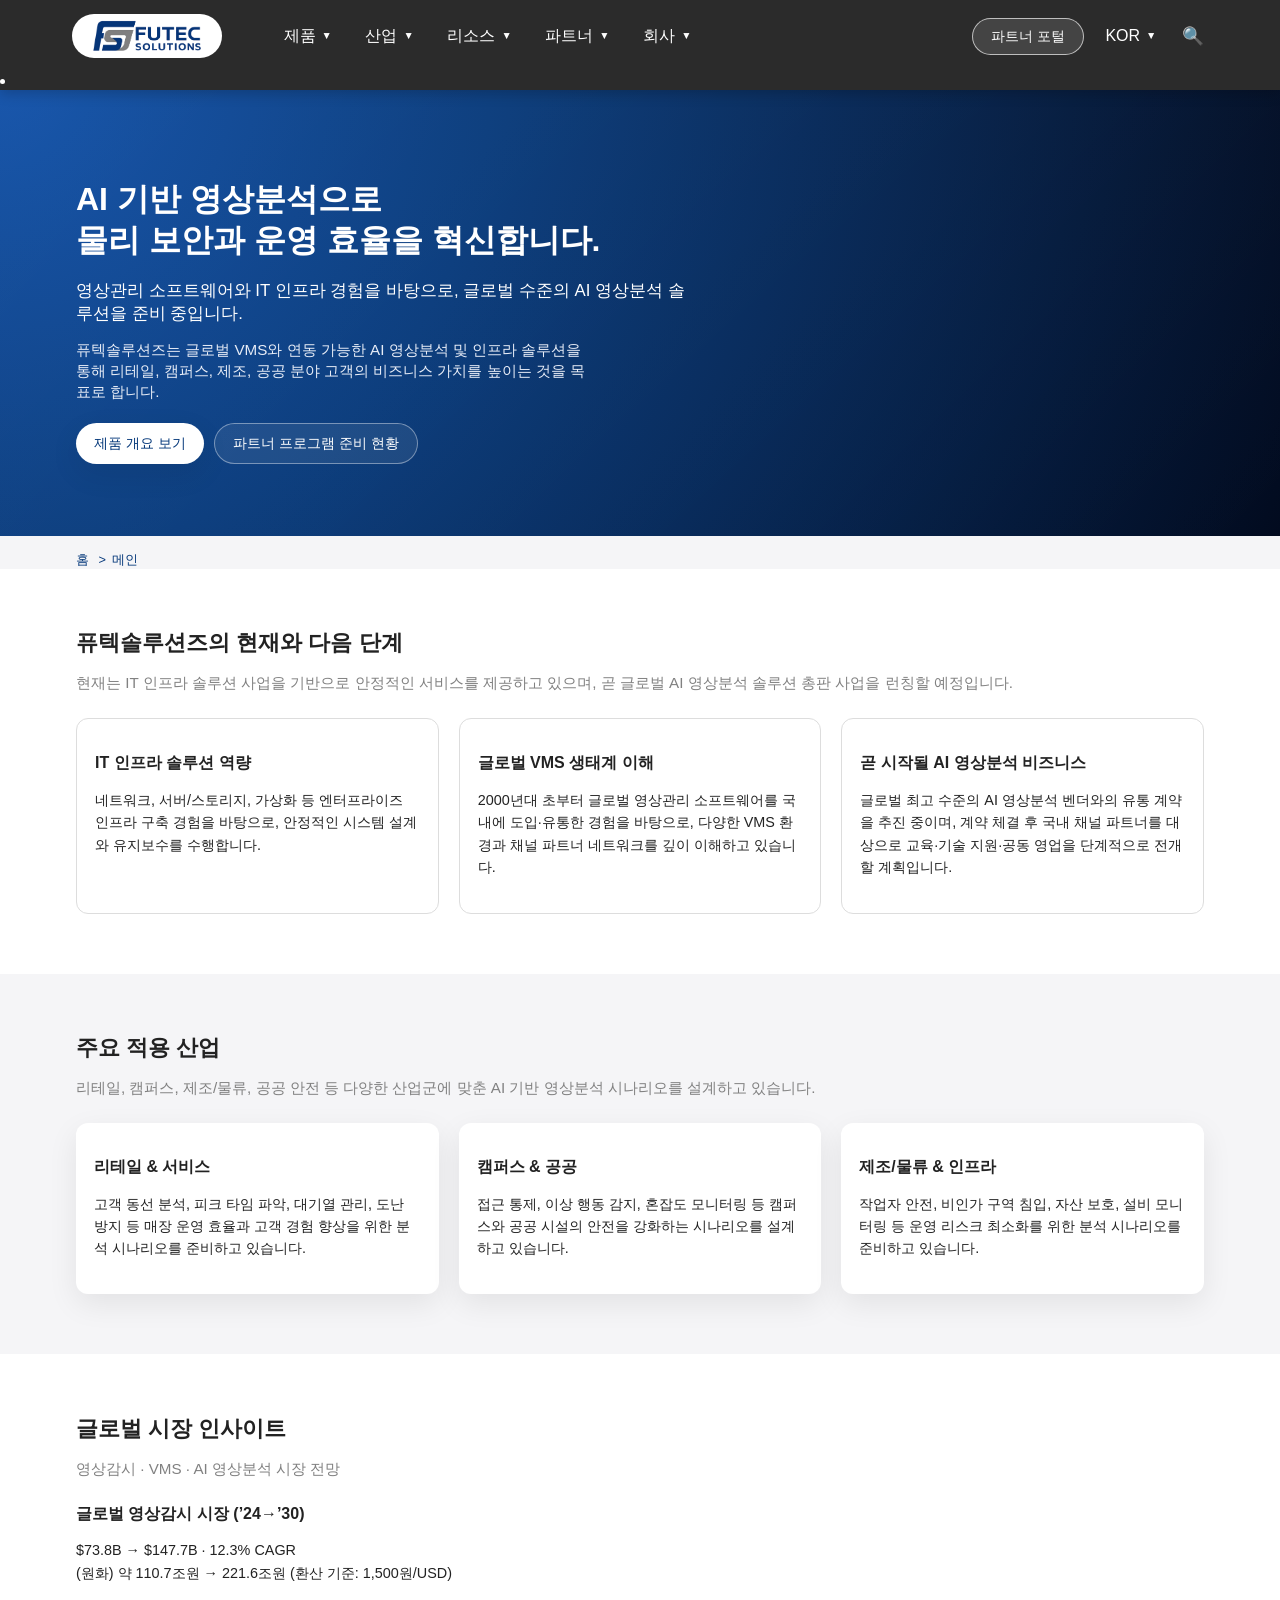
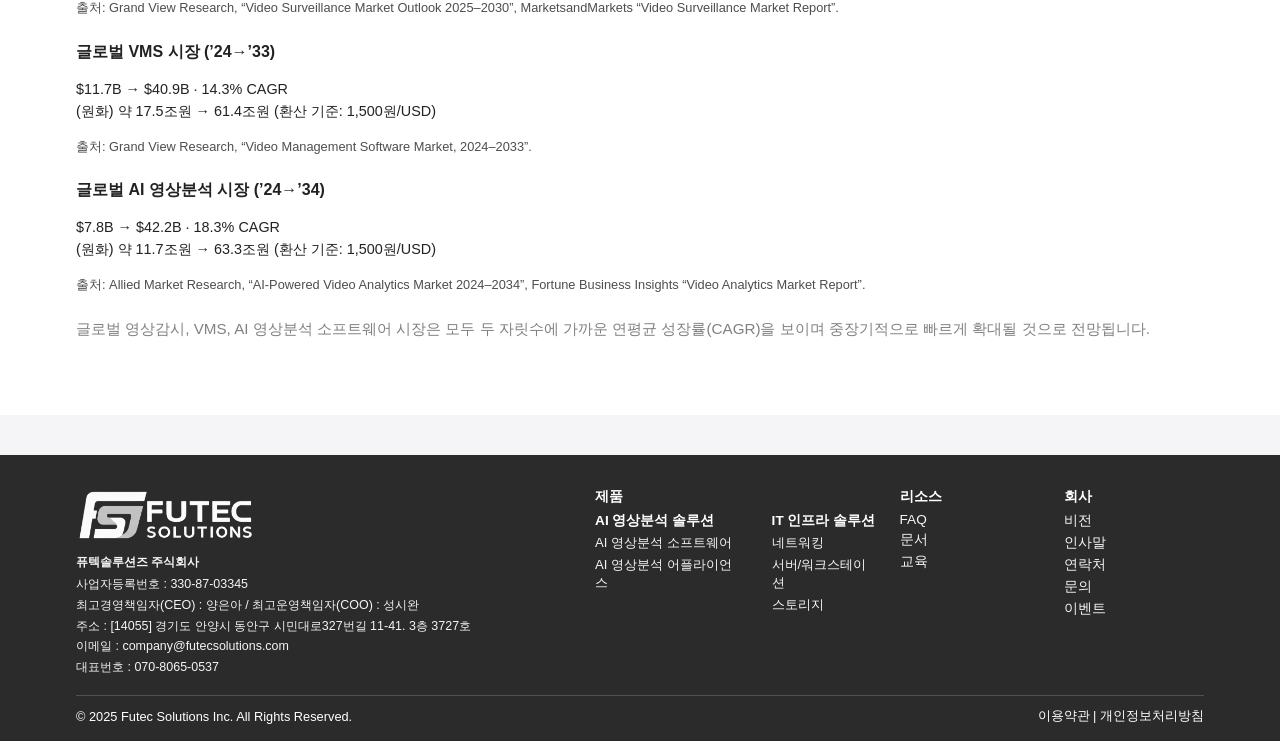
==== index.html @ 481b41ed "Add files via upload" ====
<!DOCTYPE html>
<html lang="ko" data-lang="ko">
  <head>
    <meta charset="UTF-8" />
    <title>Futec Solutions Inc. | AI 영상분석 &amp; IT 인프라</title>
    <meta
      name="description"
      content="퓨텍솔루션즈는 AI 기반 영상분석과 IT 인프라 솔루션을 통해 물리 보안과 운영 효율을 혁신하는 전문 기업입니다."
    />
    <meta name="viewport" content="width=device-width, initial-scale=1" />
    <link rel="stylesheet" href="assets/css/styles.css" />

    <!-- index.html 전용 모바일 레이아웃 보정 -->
    <style>
      @media (max-width: 768px) {
        .hero__inner {
          grid-template-columns: minmax(0, 1fr);
        }

        .hero__visual {
          justify-self: stretch;
          margin-top: 24px;
        }
      }
    </style>


  </head>
  <body>
    <div id="header-placeholder"></div>

    <main class="main-content">
      <section class="hero">
        <div class="hero__inner">
          <div>
            <h1 class="hero__title">
              <span class="lang-ko"
                >AI 기반 영상분석으로<br />물리 보안과 운영 효율을 혁신합니다.</span
              >
              <span class="lang-en"
                >Transforming Physical Security and Operations<br />with AI-Powered Video
                Analytics.</span
              >
            </h1>
            <p class="hero__subtitle">
              <span class="lang-ko"
                >영상관리 소프트웨어와 IT 인프라 경험을 바탕으로, 글로벌 수준의 AI
                영상분석 솔루션을 준비 중입니다.</span
              >
              <span class="lang-en"
                >Leveraging years of experience in video management software and IT
                infrastructure, we are preparing global-grade AI video analytics
                solutions.</span
              >
            </p>
            <p class="hero__text">
              <span class="lang-ko"
                >퓨텍솔루션즈는 글로벌 VMS와 연동 가능한 AI 영상분석 및 인프라
                솔루션을 통해 리테일, 캠퍼스, 제조, 공공 분야 고객의 비즈니스 가치를
                높이는 것을 목표로 합니다.</span
              >
              <span class="lang-en"
                >Futec Solutions Inc. aims to enhance business value for customers in
                retail, campus, manufacturing, and public sectors through AI video
                analytics and infrastructure solutions that integrate with leading VMS
                platforms.</span
              >
            </p>
            <div class="hero__actions">
              <a href="products.html" class="btn-primary">
                <span class="lang-ko">제품 개요 보기</span>
                <span class="lang-en">View Product Overview</span>
              </a>
              <a href="partners.html" class="btn-secondary">
                <span class="lang-ko">파트너 프로그램 준비 현황</span>
                <span class="lang-en">Partner Program Status</span>
              </a>
            </div>
          </div>

          <div class="hero__visual">


          </div>
        </div>
      </section>

      <nav class="breadcrumb" aria-label="Breadcrumb">
        <div class="breadcrumb__inner">
          <ol>
            <li>
              <a href="index.html">
                <span class="lang-ko">홈</span>
                <span class="lang-en">Home</span>
              </a>
            </li>
            <li>
              <span class="lang-ko">메인</span>
              <span class="lang-en">Main</span>
            </li>
          </ol>
        </div>
      </nav>

      <section class="section section--light">
        <div class="container">
          <div class="section__header">
            <h2 class="section__title">
              <span class="lang-ko">퓨텍솔루션즈의 현재와 다음 단계</span>
              <span class="lang-en">Where Futec Solutions Stands Today</span>
            </h2>
            <p class="section__subtitle">
              <span class="lang-ko">
                현재는 IT 인프라 솔루션 사업을 기반으로 안정적인 서비스를 제공하고 있으며,
                곧 글로벌 AI 영상분석 솔루션 총판 사업을 런칭할 예정입니다.
              </span>
              <span class="lang-en">
                Today we deliver reliable IT infrastructure projects and are preparing to
                launch a global AI video analytics distribution business.
              </span>
            </p>
          </div>

          <div class="card-grid">
            <article class="card card--bordered">
              <h3 class="card__title">
                <span class="lang-ko">IT 인프라 솔루션 역량</span>
                <span class="lang-en">IT Infrastructure Expertise</span>
              </h3>
              <p class="card__text">
                <span class="lang-ko">
                  네트워크, 서버/스토리지, 가상화 등 엔터프라이즈 인프라 구축 경험을
                  바탕으로, 안정적인 시스템 설계와 유지보수를 수행합니다.
                </span>
                <span class="lang-en">
                  With experience in networking, servers, storage and virtualization, we
                  design and maintain robust enterprise infrastructure environments.
                </span>
              </p>
            </article>

            <article class="card card--bordered">
              <h3 class="card__title">
                <span class="lang-ko">글로벌 VMS 생태계 이해</span>
                <span class="lang-en">Understanding of Global VMS Ecosystems</span>
              </h3>
              <p class="card__text">
                <span class="lang-ko">
                  2000년대 초부터 글로벌 영상관리 소프트웨어를 국내에 도입·유통한 경험을
                  바탕으로, 다양한 VMS 환경과 채널 파트너 네트워크를 깊이 이해하고
                  있습니다.
                </span>
                <span class="lang-en">
                  Since the early 2000s we have introduced and distributed leading video
                  management software in Korea, building deep understanding of VMS
                  environments and partner ecosystems.
                </span>
              </p>
            </article>

            <article class="card card--bordered">
              <h3 class="card__title">
                <span class="lang-ko">곧 시작될 AI 영상분석 비즈니스</span>
                <span class="lang-en">Upcoming AI Video Analytics Business</span>
              </h3>
              <p class="card__text">
                <span class="lang-ko">
                  글로벌 최고 수준의 AI 영상분석 벤더와의 유통 계약을 추진 중이며, 계약
                  체결 후 국내 채널 파트너를 대상으로 교육·기술 지원·공동 영업을 단계적으로
                  전개할 계획입니다.
                </span>
                <span class="lang-en">
                  We are in the process of establishing distribution agreements with
                  top-tier AI video analytics vendors. After signing, we plan to enable
                  local channel partners through training, technical support and joint
                  business development.
                </span>
              </p>
            </article>
          </div>
        </div>
      </section>

      <section class="section section--muted">
        <div class="container">
          <div class="section__header">
            <h2 class="section__title">
              <span class="lang-ko">주요 적용 산업</span>
              <span class="lang-en">Key Industries We Serve</span>
            </h2>
            <p class="section__subtitle">
              <span class="lang-ko">
                리테일, 캠퍼스, 제조/물류, 공공 안전 등 다양한 산업군에 맞춘 AI 기반
                영상분석 시나리오를 설계하고 있습니다.
              </span>
              <span class="lang-en">
                We design AI-driven video analytics scenarios tailored for retail, campuses,
                manufacturing & logistics, public safety and more.
              </span>
            </p>
          </div>
          <div class="card-grid">
            <article class="card">
              <h3 class="card__title">
                <span class="lang-ko">리테일 &amp; 서비스</span>
                <span class="lang-en">Retail &amp; Services</span>
              </h3>
              <p class="card__text">
                <span class="lang-ko">
                  고객 동선 분석, 피크 타임 파악, 대기열 관리, 도난 방지 등 매장 운영
                  효율과 고객 경험 향상을 위한 분석 시나리오를 준비하고 있습니다.
                </span>
                <span class="lang-en">
                  We prepare analytics scenarios for customer flow, peak-time analysis,
                  queue management and loss prevention to improve store operations and
                  customer experience.
                </span>
              </p>
            </article>
            <article class="card">
              <h3 class="card__title">
                <span class="lang-ko">캠퍼스 &amp; 공공</span>
                <span class="lang-en">Campus &amp; Public</span>
              </h3>
              <p class="card__text">
                <span class="lang-ko">
                  접근 통제, 이상 행동 감지, 혼잡도 모니터링 등 캠퍼스와 공공 시설의
                  안전을 강화하는 시나리오를 설계하고 있습니다.
                </span>
                <span class="lang-en">
                  We plan scenarios that reinforce campus and public facility safety,
                  including access control, abnormal behavior detection and crowd density
                  monitoring.
                </span>
              </p>
            </article>
            <article class="card">
              <h3 class="card__title">
                <span class="lang-ko">제조/물류 &amp; 인프라</span>
                <span class="lang-en">Manufacturing, Logistics &amp; Infrastructure</span>
              </h3>
              <p class="card__text">
                <span class="lang-ko">
                  작업자 안전, 비인가 구역 침입, 자산 보호, 설비 모니터링 등 운영 리스크
                  최소화를 위한 분석 시나리오를 준비하고 있습니다.
                </span>
                <span class="lang-en">
                  We design analytics that help minimize operational risks, covering worker
                  safety, restricted area intrusion, asset protection and facility
                  monitoring.
                </span>
              </p>
            </article>
          </div>
        </div>
      </section>

      <section class="section section--light">
        <div class="container">
          <div class="section__header">
            <h2 class="section__title">
              <span class="lang-ko">글로벌 시장 인사이트</span>
              <span class="lang-en">Global Market Insights</span>
            </h2>
            <p class="section__subtitle">
              <span class="lang-ko">
                영상감시 · VMS · AI 영상분석 시장 전망
              </span>
              <span class="lang-en">
                Video Surveillance · VMS · AI Video Analytics Outlook
              </span>
            </p>
          </div>



          <div>
            <!-- 글로벌 영상감시 시장 -->
            <div style="margin-bottom: 24px;">
              <h3 class="card__title">
                <span class="lang-ko">글로벌 영상감시 시장 (’24→’30)</span>
                <span class="lang-en">Global Video Surveillance (’24→’30)</span>
              </h3>
              <p class="card__text">
                <span class="lang-ko">
                  $73.8B → $147.7B · 12.3% CAGR<br>
                  (원화) 약 110.7조원 → 221.6조원 (환산 기준: 1,500원/USD)
                </span>
                <span class="lang-en">
                  $73.8B → $147.7B · 12.3% CAGR<br>
                  (KRW) approx. 110.7T → 221.6T (FX rate: 1,500 KRW/USD)
                </span>
              </p>
              <p class="card__text" style="font-size: 0.8rem; opacity: 0.8; margin-top: 4px;">
                <span class="lang-ko">
                  출처: Grand View Research, “Video Surveillance Market Outlook 2025–2030”,
                  MarketsandMarkets “Video Surveillance Market Report”.
                </span>
                <span class="lang-en">
                  Source: Grand View Research, “Video Surveillance Market Outlook 2025–2030”,
                  MarketsandMarkets “Video Surveillance Market Report”.
                </span>
              </p>
            </div>

            <!-- 글로벌 VMS 시장 -->
            <div style="margin-bottom: 24px;">
              <h3 class="card__title">
                <span class="lang-ko">글로벌 VMS 시장 (’24→’33)</span>
                <span class="lang-en">Global VMS Market (’24→’33)</span>
              </h3>
              <p class="card__text">
                <span class="lang-ko">
                  $11.7B → $40.9B · 14.3% CAGR<br>
                  (원화) 약 17.5조원 → 61.4조원 (환산 기준: 1,500원/USD)
                </span>
                <span class="lang-en">
                  $11.7B → $40.9B · 14.3% CAGR<br>
                  (KRW) approx. 17.5T → 61.4T (FX rate: 1,500 KRW/USD)
                </span>
              </p>
              <p class="card__text" style="font-size: 0.8rem; opacity: 0.8; margin-top: 4px%;">
                <span class="lang-ko">
                  출처: Grand View Research, “Video Management Software Market, 2024–2033”.
                </span>
                <span class="lang-en">
                  Source: Grand View Research, “Video Management Software Market, 2024–2033”.
                </span>
              </p>
            </div>

            <!-- 글로벌 AI 영상분석 시장 -->
            <div>
              <h3 class="card__title">
                <span class="lang-ko">글로벌 AI 영상분석 시장 (’24→’34)</span>
                <span class="lang-en">Global AI Video Analytics (’24→’34)</span>
              </h3>
              <p class="card__text">
                <span class="lang-ko">
                  $7.8B → $42.2B · 18.3% CAGR<br>
                  (원화) 약 11.7조원 → 63.3조원 (환산 기준: 1,500원/USD)
                </span>
                <span class="lang-en">
                  $7.8B → $42.2B · 18.3% CAGR
                </span>
              </p>
              <p class="card__text" style="font-size: 0.8rem; opacity: 0.8; margin-top: 4px;">
                <span class="lang-ko">
                  출처: Allied Market Research, “AI-Powered Video Analytics Market 2024–2034”,
                  Fortune Business Insights “Video Analytics Market Report”.
                </span>
                <span class="lang-en">
                  Source: Allied Market Research (2024–2034),
                  Fortune Business Insights “Video Analytics Market Report”.
                </span>
              </p>
            </div>
          </div>

          <p class="section__subtitle" style="margin-top: 24px;">
            <span class="lang-ko">
              글로벌 영상감시, VMS, AI 영상분석 소프트웨어 시장은 모두 두 자릿수에
              가까운 연평균 성장률(CAGR)을 보이며 중장기적으로 빠르게 확대될
              것으로 전망됩니다.
            </span>
            <span class="lang-en">
              Global video surveillance, VMS, and AI video analytics software markets
              are all expected to see strong double-digit CAGR growth.
            </span>
          </p>

        </div>
      </section>
    </main>

    <div id="footer-placeholder"></div>
    <script src="assets/js/main.js"></script>
  </body>
</html>
---- assets/css/styles.css ----
/* ================================
   Global Styles
   ================================ */

:root {
  --color-primary: #05387a;
  --color-primary-light: #0b4da8;
  --color-primary-soft: #e5eef8;
  --color-header-bg: #2b2b2b;
  --color-body-bg: #f5f5f7;
  --color-text: #222222;
  --color-muted: #818181;
  --color-border: #dddddd;
  --color-divider-dark: #1f1f1f;
  --shadow-soft: 0 10px 30px rgba(0, 0, 0, 0.08);
  --radius-lg: 12px;
  --radius-pill: 999px;
  --transition-fast: 0.2s ease;
  --transition-med: 0.3s ease;
  --header-height-desktop: 72px;
  --header-z: 1000;
}

*,
*::before,
*::after {
  box-sizing: border-box;
}

html {
  font-size: 16px;
  scroll-behavior: smooth;
}

html[data-lang="ko"] .lang-ko {
  display: inline;
}

html[data-lang="ko"] .lang-en {
  display: none;
}

html[data-lang="en"] .lang-ko {
  display: none;
}

html[data-lang="en"] .lang-en {
  display: inline;
}

body {
  margin: 0;
  font-family: -apple-system, BlinkMacSystemFont, "Noto Sans KR", "Malgun Gothic",
    "Segoe UI", Roboto, sans-serif;
  color: var(--color-text);
  background-color: var(--color-body-bg);
}

/* 기본적으로 영문 텍스트를 숨김 */
.lang-en {
  display: none;
}

/* Links */

a {
  color: var(--color-primary);
  text-decoration: none;
}

a:hover,
a:focus {
  text-decoration: underline;
}

/* Layout helpers */

.main-content {
  padding-top: var(--header-height-desktop);
}

.container {
  width: 100%;
  max-width: 1160px;
  margin: 0 auto;
  padding: 0 16px;
}

/* ================================
   Header / Navigation
   ================================ */

.site-header-wrapper {
  position: fixed;   /* 기존: sticky */
  top: 0;
  left: 0;
  right: 0;
  z-index: var(--header-z);
}

.site-header {
  background-color: var(--color-header-bg);
  color: #ffffff;
  box-shadow: 0 4px 12px rgba(0, 0, 0, 0.18);
}

.site-header__inner {
  display: flex;
  align-items: center;
  justify-content: space-between;
  height: var(--header-height-desktop);
  padding: 0 24px;
}

.site-header__logo {
  display: flex;
  align-items: center;
  gap: 12px;
  text-decoration: none;
  color: #ffffff;
}



.site-header__logo-img-wrapper {
  display: flex;
  align-items: center;
  justify-content: center;
  padding: 4px 14px;
  border-radius: 999px;
  border: 1.5px solid rgba(255, 255, 255, 0.8);
  background-color: #ffffff;
  min-width: 150px;
  height: 44px;
  overflow: hidden;
}

.site-header__logo-img-wrapper img {
  max-height: 100%;
  width: auto;
  display: block;
}



.site-header__logo-text {
  font-size: 0.95rem;
  font-weight: 600;
  white-space: nowrap;
}

/* Desktop nav */

.main-nav {
  flex: 1;
  margin-left: 40px;
}

.main-nav__list {
  display: flex;
  align-items: center;
  gap: 8px;
  list-style: none;
  margin: 0;
  padding: 0;
}

.main-nav__item {
  position: relative;
}

.main-nav__link {
  border: none;
  background: none;
  color: #ffffff;
  font: inherit;
  padding: 8px 12px;
  border-radius: 999px;
  cursor: pointer;
  display: inline-flex;
  align-items: center;
  gap: 6px;
  transition: background-color var(--transition-fast), color var(--transition-fast);
}

.main-nav__link:hover,
.main-nav__link:focus-visible {
  background-color: rgba(255, 255, 255, 0.12);
  outline: none;
}

/* Underline indicator */

.main-nav__item.has-mega.active > .main-nav__link::after {
  content: "";
  position: absolute;
  left: 14px;
  right: 14px;
  bottom: -6px;
  height: 2px;
  background-color: #ffffff;
  border-radius: 999px;
}

/* Arrows */

.nav-arrow {
  font-size: 0.65rem;
  line-height: 1;
}

.nav-arrow--up {
  display: none;
}

.main-nav__item.has-mega.active .nav-arrow--down,
.main-nav__item.has-search.active .nav-arrow--down {
  display: none;
}

.main-nav__item.has-mega.active .nav-arrow--up,
.main-nav__item.has-search.active .nav-arrow--up {
  display: inline;
}

/* Partner portal button */

.main-nav__item--portal .partner-portal-btn {
  padding: 8px 18px;
  border-radius: var(--radius-pill);
  border: 1px solid rgba(255, 255, 255, 0.65);
  background: rgba(255, 255, 255, 0.12);
  color: #ffffff;
  font-size: 0.9rem;
  display: inline-flex;
  align-items: center;
  gap: 6px;
  transition: background-color var(--transition-fast), color var(--transition-fast),
    border-color var(--transition-fast), transform var(--transition-fast);
}

.main-nav__item--portal .partner-portal-btn:hover {
  background-color: #ffffff;
  color: var(--color-header-bg);
  border-color: #ffffff;
  text-decoration: none;
  transform: translateY(-1px);
}

/* Lang / Search */

.lang-toggle-btn {
  min-width: 70px;
  justify-content: center;
}

.lang-dropdown {
  position: absolute;
  right: 0;
  top: 110%;
  background-color: #ffffff;
  color: #222222;
  border-radius: 8px;
  box-shadow: var(--shadow-soft);
  padding: 6px;
  display: none;
  z-index: 15;
}

.lang-dropdown button {
  border: none;
  background: none;
  display: block;
  width: 100%;
  text-align: left;
  padding: 6px 10px;
  border-radius: 6px;
  cursor: pointer;
  font-size: 0.85rem;
}

.lang-dropdown button:hover {
  background-color: var(--color-primary-soft);
}

.main-nav__item.has-lang.open .lang-dropdown {
  display: block;
}

.search-toggle-btn {
  padding-right: 4px;
  padding-left: 4px;
  font-size: 1.1rem;
}

/* Mobile toggle */

.site-header__mobile-toggle {
  display: none;
  align-items: center;
  gap: 6px;
  border: 1px solid rgba(255, 255, 255, 0.4);
  background: none;
  color: #ffffff;
  border-radius: 999px;
  padding: 6px 12px;
  cursor: pointer;
  font-size: 0.85rem;
}

.hamburger-icon {
  width: 18px;
  height: 14px;
  position: relative;
}

.hamburger-icon span {
  position: absolute;
  left: 0;
  right: 0;
  height: 2px;
  background-color: #ffffff;
  border-radius: 999px;
  transition: transform var(--transition-fast), opacity var(--transition-fast),
    top var(--transition-fast), bottom var(--transition-fast);
}

.hamburger-icon span:nth-child(1) {
  top: 0;
}

.hamburger-icon span:nth-child(2) {
  top: 6px;
}

.hamburger-icon span:nth-child(3) {
  bottom: 0;
}

.site-header__mobile-toggle.is-open .hamburger-icon span:nth-child(1) {
  top: 6px;
  transform: rotate(45deg);
}

.site-header__mobile-toggle.is-open .hamburger-icon span:nth-child(2) {
  opacity: 0;
}

.site-header__mobile-toggle.is-open .hamburger-icon span:nth-child(3) {
  bottom: 6px;
  transform: rotate(-45deg);
}

/* Mega menu */

.mega-divider {
  height: 1px;
  background-color: var(--color-divider-dark);
  display: none;
}

.mega-menu {
  display: none;
  background-color: #1f1f1f;
  color: #ffffff;
  box-shadow: 0 16px 40px rgba(0, 0, 0, 0.25);
}

.mega-menu.active {
  display: block;
}

.mega-menu__inner {
  max-width: 1160px;
  margin: 0 auto;
  padding: 18px 24px 24px;
}

.mega-menu__panel {
  display: none;
}

.mega-menu__panel.active {
  display: block;
}

.mega-menu__title {
  font-size: 0.95rem;
  font-weight: 600;
  margin-bottom: 12px;
}

.mega-menu__subtitle {
  font-size: 0.8rem;
  color: #d0d0d0;
  margin-bottom: 16px;
}

/* Products mega */

.mega-products-layout {
  display: grid;
  grid-template-columns: repeat(2, minmax(0, 1fr));
  gap: 24px;
}

.mega-products-group-title {
  font-size: 0.9rem;
  color: #f0f0f0;
  margin-bottom: 8px;
}

.mega-products-list {
  list-style: none;
  margin: 0;
  padding: 0;
}

.mega-products-list li + li {
  margin-top: 4px;
}

.mega-products-list a {
  color: #ffffff;
  font-size: 0.9rem;
  font-weight: 500;
  text-decoration: none;
}

.mega-products-list a:hover {
  text-decoration: underline;
}

/* Industry mega */

.mega-industry-grid {
  display: grid;
  grid-template-columns: repeat(4, minmax(0, 1fr));
  gap: 12px;
}

.mega-industry-item a {
  display: block;
  padding: 8px 10px;
  border-radius: 8px;
  background-color: rgba(255, 255, 255, 0.04);
  color: #ffffff;
  font-size: 0.85rem;
  text-decoration: none;
}

.mega-industry-item a:hover {
  background-color: rgba(255, 255, 255, 0.12);
}

/* Resources & partners & company mega simple list */

.mega-simple-list {
  display: flex;
  flex-wrap: wrap;
  gap: 16px;
}

.mega-simple-list a {
  display: inline-flex;
  align-items: center;
  padding: 8px 12px;
  border-radius: 999px;
  border: 1px solid rgba(255, 255, 255, 0.28);
  color: #ffffff;
  font-size: 0.85rem;
  text-decoration: none;
}

.mega-simple-list a:hover {
  background-color: rgba(255, 255, 255, 0.12);
}

/* Search mega */

.mega-search-box {
  max-width: 480px;
}

.mega-search-input-row {
  display: flex;
  gap: 8px;
  margin-bottom: 8px;
}

.mega-search-input-row input[type="text"] {
  flex: 1;
  padding: 8px 10px;
  border-radius: 999px;
  border: none;
  font-size: 0.9rem;
}

.mega-search-input-row button {
  padding: 8px 16px;
  border-radius: 999px;
  border: none;
  background-color: var(--color-primary);
  color: #ffffff;
  cursor: pointer;
  font-size: 0.9rem;
}

.mega-search-hint {
  font-size: 0.75rem;
  color: #d0d0d0;
}

/* Mobile nav */

.mobile-nav {
  display: none;
  background-color: #1f1f1f;
  color: #ffffff;
}

.mobile-nav.is-open {
  display: block;
}

.mobile-nav__inner {
  padding: 12px 16px 16px;
}

.mobile-nav__list {
  list-style: none;
  margin: 0;
  padding: 0;
}

.mobile-nav__item + .mobile-nav__item {
  margin-top: 6px;
}

.mobile-nav__toggle {
  width: 100%;
  border: none;
  background: none;
  color: #ffffff;
  text-align: left;
  padding: 8px 10px;
  border-radius: 8px;
  cursor: pointer;
  display: flex;
  justify-content: space-between;
  align-items: center;
}

.mobile-nav__toggle:hover {
  background-color: rgba(255, 255, 255, 0.1);
}

.mobile-nav__toggle span.mobile-arrow {
  font-size: 0.75rem;
}

.mobile-submenu {
  max-height: 0;
  overflow: hidden;
  transition: max-height var(--transition-med);
}

.mobile-nav__item.expanded .mobile-submenu {
  max-height: 500px;
}

.mobile-submenu-inner {
  padding: 4px 10px 8px;
}

.mobile-submenu-inner a {
  display: block;
  padding: 6px 4px;
  font-size: 0.85rem;
  color: #f5f5f5;
  text-decoration: none;
}

.mobile-submenu-inner a:hover {
  text-decoration: underline;
}

.mobile-nav__extra {
  margin-top: 10px;
  padding-top: 10px;
  border-top: 1px solid rgba(255, 255, 255, 0.18);
  display: flex;
  flex-wrap: wrap;
  gap: 8px;
}

.mobile-nav__extra .partner-portal-btn {
  padding: 6px 14px;
  font-size: 0.85rem;
}

.mobile-lang-group,
.mobile-search-group {
  display: flex;
  gap: 8px;
  align-items: center;
}

.mobile-lang-group button,
.mobile-search-group button {
  border-radius: 999px;
  border: 1px solid rgba(255, 255, 255, 0.4);
  background: none;
  color: #ffffff;
  padding: 4px 10px;
  font-size: 0.8rem;
  cursor: pointer;
}

/* ================================
   Hero section
   ================================ */

.hero {
  position: relative;
  padding: 80px 0 72px;
  background: radial-gradient(circle at top left, #0b4da8 0, #05387a 36%, #020b1f 100%);
  color: #ffffff;
  overflow: hidden;
}

.hero--compact {
  padding: 60px 0 56px;
}

.hero::before {
  content: "";
  position: absolute;
  inset: 0;
  background: linear-gradient(
      135deg,
      rgba(255, 255, 255, 0.06),
      rgba(255, 255, 255, 0)
    );
  pointer-events: none;
}

.hero__inner {
  position: relative;
  max-width: 1160px;
  margin: 0 auto;
  padding: 0 16px;
  display: grid;
  grid-template-columns: minmax(0, 1.3fr) minmax(0, 1fr);
  gap: 40px;
  align-items: center;
}

.hero__title {
  font-size: 2rem;
  line-height: 1.3;
  margin-bottom: 14px;
}

.hero__subtitle {
  font-size: 1.05rem;
  font-weight: 500;
  margin-bottom: 10px;
}

.hero__text {
  font-size: 0.95rem;
  max-width: 520px;
  color: #e8edf7;
  margin-bottom: 20px;
}

.hero__actions {
  display: flex;
  flex-wrap: wrap;
  gap: 10px;
}

.btn-primary,
.btn-secondary {
  display: inline-flex;
  align-items: center;
  justify-content: center;
  padding: 10px 18px;
  border-radius: 999px;
  border: none;
  cursor: pointer;
  font-size: 0.9rem;
  text-decoration: none;
  transition: background-color var(--transition-fast), color var(--transition-fast),
    transform var(--transition-fast), box-shadow var(--transition-fast);
}

.btn-primary {
  background-color: #ffffff;
  color: var(--color-primary);
  box-shadow: var(--shadow-soft);
}

.btn-primary:hover {
  background-color: #f0f5ff;
  transform: translateY(-1px);
}

.btn-secondary {
  background: rgba(255, 255, 255, 0.08);
  color: #ffffff;
  border: 1px solid rgba(255, 255, 255, 0.4);
}

.btn-secondary:hover {
  background: rgba(255, 255, 255, 0.2);
}

/* Hero visual placeholder */

.hero__visual {
  justify-self: center;
}

.hero-visual-card {
  width: 320px;
  max-width: 100%;
  border-radius: 18px;
  background: rgba(4, 16, 40, 0.88);
  border: 1px solid rgba(255, 255, 255, 0.12);
  padding: 18px 16px 16px;
  box-shadow: 0 22px 60px rgba(0, 0, 0, 0.5);
}

.hero-visual-card__badge {
  display: inline-flex;
  align-items: center;
  gap: 6px;
  padding: 4px 10px;
  border-radius: 999px;
  background-color: rgba(255, 255, 255, 0.06);
  font-size: 0.75rem;
  margin-bottom: 12px;
  color: #d0defa;
}

.hero-visual-card__title {
  font-size: 0.95rem;
  font-weight: 600;
  margin-bottom: 8px;
}

.hero-visual-card__metric-row {
  display: flex;
  justify-content: space-between;
  margin-bottom: 4px;
  font-size: 0.78rem;
}

.hero-visual-card__metric-value {
  font-weight: 600;
}

/* ================================
   Breadcrumbs
   ================================ */

.breadcrumb {
  background: transparent;
  padding: 16px 0 0;
}

.breadcrumb__inner {
  max-width: 1160px;
  margin: 0 auto;
  padding: 0 16px;
}

.breadcrumb ol {
  list-style: none;
  display: flex;
  flex-wrap: wrap;
  gap: 6px;
  margin: 0;
  padding: 0;
  font-size: 0.8rem;
  color: #06397b; /* 수정: breadcrumbs 전체 텍스트 컬러 */
}

.breadcrumb a {
  color: #06397b; /* 수정: 링크 컬러도 동일 색상 */
  text-decoration: none;
}

.breadcrumb a:hover {
  text-decoration: underline;
}

.breadcrumb li::after {
  content: ">";
  margin-left: 6px;
}

.breadcrumb li:last-child::after {
  content: "";
}

/* ================================
   Common sections
   ================================ */

.section {
  padding: 40px 0 60px;
}

.section--light {
  background-color: #ffffff;
}

.section--muted {
  background-color: #f5f5f7;
}

.section__header {
  margin-bottom: 24px;
}

.section__title {
  font-size: 1.4rem;
  margin-bottom: 4px;
}

.section__subtitle {
  font-size: 0.95rem;
  color: var(--color-muted);
}

/* Cards */

.card-grid {
  display: grid;
  grid-template-columns: repeat(3, minmax(0, 1fr));
  gap: 20px;
}

.card {
  background-color: #ffffff;
  border-radius: var(--radius-lg);
  padding: 18px 18px 20px;
  box-shadow: var(--shadow-soft);
}

.card--bordered {
  box-shadow: none;
  border: 1px solid var(--color-border);
}

.card__title {
  font-size: 1rem;
  margin-bottom: 6px;
}

.card__subtitle {
  font-size: 0.8rem;
  color: var(--color-muted);
  margin-bottom: 10px;
}

.card__text {
  font-size: 0.9rem;
  line-height: 1.55;
}

/* Industry cards */

.industry-grid {
  display: grid;
  grid-template-columns: repeat(3, minmax(0, 1fr));
  gap: 20px;
}

.industry-card {
  background-color: #ffffff;
  border-radius: var(--radius-lg);
  overflow: hidden;
  box-shadow: var(--shadow-soft);
  display: flex;
  flex-direction: column;
}

.industry-card__image-wrapper {
  width: 100%;
  padding-top: 58%;
  position: relative;
  overflow: hidden;
}

.industry-card__image-wrapper img {
  position: absolute;
  inset: 0;
  width: 100%;
  height: 100%;
  object-fit: cover;
}

.industry-card__body {
  padding: 14px 16px 16px;
}

.industry-card__title {
  font-size: 1rem;
  margin-bottom: 4px;
}

.industry-card__subtitle {
  font-size: 0.8rem;
  color: var(--color-muted);
  margin-bottom: 8px;
}

.industry-card__text {
  font-size: 0.9rem;
}

/* Contact layout */

.contact-layout {
  display: grid;
  grid-template-columns: minmax(0, 1.1fr) minmax(0, 0.9fr);
  gap: 24px;
}

.contact-card {
  background-color: #ffffff;
  border-radius: var(--radius-lg);
  padding: 18px 18px 20px;
  border: 1px solid var(--color-border);
}

.contact-list {
  list-style: none;
  margin: 0;
  padding: 0;
  font-size: 0.9rem;
}

.contact-list li + li {
  margin-top: 8px;
}

/* Simple form placeholder */

.form-grid {
  display: grid;
  grid-template-columns: repeat(2, minmax(0, 1fr));
  gap: 12px 16px;
}

.form-grid .full {
  grid-column: 1 / -1;
}

.form-field label {
  display: block;
  font-size: 0.8rem;
  margin-bottom: 4px;
}

.form-field input,
.form-field textarea {
  width: 100%;
  padding: 8px 10px;
  border-radius: 8px;
  border: 1px solid var(--color-border);
  font: inherit;
}

.form-note {
  font-size: 0.8rem;
  color: var(--color-muted);
}

/* Coming soon */

.coming-soon {
  text-align: center;
  max-width: 640px;
  margin: 0 auto;
}

.coming-soon__title {
  font-size: 1.6rem;
  margin-bottom: 8px;
}

.coming-soon__text {
  font-size: 0.95rem;
  color: var(--color-muted);
  margin-bottom: 20px;
}

/* Privacy */

.privacy-section {
  max-width: 800px;
  margin: 0 auto;
}

.privacy-section h2 {
  font-size: 1.1rem;
  margin-top: 24px;
  margin-bottom: 8px;
}

.privacy-section p {
  font-size: 0.9rem;
  line-height: 1.6;
}

/* ================================
   Footer
   ================================ */

.site-footer {
  background-color: var(--color-header-bg);
  color: #ffffff;
  padding-top: 32px;
  margin-top: 40px;
}

.site-footer__inner {
  max-width: 1160px;
  margin: 0 auto;
  padding: 0 16px 16px;
}

.site-footer__top {
  display: grid;
  grid-template-columns: minmax(0, 1.6fr) minmax(0, 2fr);
  gap: 32px;
  align-items: flex-start;
  padding-bottom: 18px;
  border-bottom: 1px solid rgba(255, 255, 255, 0.18);
}

.site-footer__brand-logo {
  margin-bottom: 12px;
}

.site-footer__brand-logo img {
  display: block;
  max-width: 180px;
  height: auto;
}

.site-footer__company-info {
  font-size: 0.78rem;
  line-height: 1.5;
  color: #f5f5f5;
}

.site-footer__company-name {
  font-weight: 600;
  margin: 0 0 4px;
}

.site-footer__company-line {
  margin: 0;
}

.site-footer__company-line + .site-footer__company-line {
  margin-top: 2px;
}

/* Remove duplicated border/padding from the link columns inside the top layout */
.site-footer__top .site-footer__cols {
  padding-bottom: 0;
  border-bottom: none;
}

.site-footer__cols {
  display: grid;
  grid-template-columns: minmax(0, 2fr) minmax(0, 1fr) minmax(0, 1fr); /* 제품 넓게, 리소스/회사 좁게 */
  gap: 24px;
  padding-bottom: 18px;
  border-bottom: 1px solid rgba(255, 255, 255, 0.18);
}

.site-footer__col-title {
  font-size: 0.9rem;
  font-weight: 600;
  margin-bottom: 6px;
}

.site-footer__menu {
  list-style: none;
  margin: 0;
  padding: 0;
  font-size: 0.85rem;
}

.site-footer__menu li + li {
  margin-top: 4px;
}

/* Footer product sub-menu layout */
.site-footer__product-groups {
  display: flex;
  gap: 32px;
  align-items: flex-start;
}

.site-footer__product-group-title {
  font-size: 0.85rem;
  font-weight: 600;
  margin-bottom: 4px;
}

.site-footer__product-groups .site-footer__menu {
  font-size: 0.82rem;
}


.site-footer__menu a {
  color: #f5f5f5;
  text-decoration: none;
}

.site-footer__menu a:hover {
  text-decoration: underline;
}

.site-footer__bottom {
  display: flex;
  justify-content: space-between;
  align-items: center;
  padding-top: 12px;
  font-size: 0.8rem;
}

.site-footer__privacy a {
  color: #ffffff;
  text-decoration: none;
}

.site-footer__privacy a:hover {
  text-decoration: underline;
}

/* ================================
   Responsive
   ================================ */

@media (max-width: 1199px) {
  .hero__inner {
    grid-template-columns: minmax(0, 1.2fr) minmax(0, 0.9fr);
  }
}

@media (max-width: 992px) {
  .main-nav {
    display: none;
  }

  .site-header__mobile-toggle {
    display: inline-flex;
  }

  .mega-menu {
    display: none !important;
  }

  .mega-divider {
    display: none;
  }

  .hero__inner {
    grid-template-columns: minmax(0, 1fr);
  }

  .hero__visual {
    display: none;
  }

  .card-grid,
  .industry-grid {
    grid-template-columns: repeat(2, minmax(0, 1fr));
  }

  .contact-layout {
    grid-template-columns: minmax(0, 1fr);
  }

  .site-footer__cols {
    grid-template-columns: repeat(2, minmax(0, 1fr));
  }
}

@media (max-width: 768px) {
  .hero {
    padding: 60px 0 48px;
  }

  .card-grid,
  .industry-grid {
    grid-template-columns: minmax(0, 1fr);
  }

  .form-grid {
    grid-template-columns: minmax(0, 1fr);
  }

  .site-footer__cols,
  .site-footer__top {
    grid-template-columns: minmax(0, 1fr);
  }

  .site-footer__bottom {
    flex-direction: column;
    gap: 8px;
    align-items: flex-start;
  }
}

@media (max-width: 576px) {
  .site-header__inner {
    padding: 0 12px;
  }

  /* 모바일에서 로고 영역 크기 축소 */
  .site-header__logo-img-wrapper {
    min-width: 130px;
    height: 38px;
    padding: 3px 10px;
  }

  .site-header__logo-text {
    font-size: 0.85rem;
  }

  .hero__title {
    font-size: 1.6rem;
  }

  /* 모바일에서 제품 서브메뉴는 세로 정렬 유지 */
  .site-footer__product-groups {
    flex-direction: column;
    gap: 12px;
  }
}
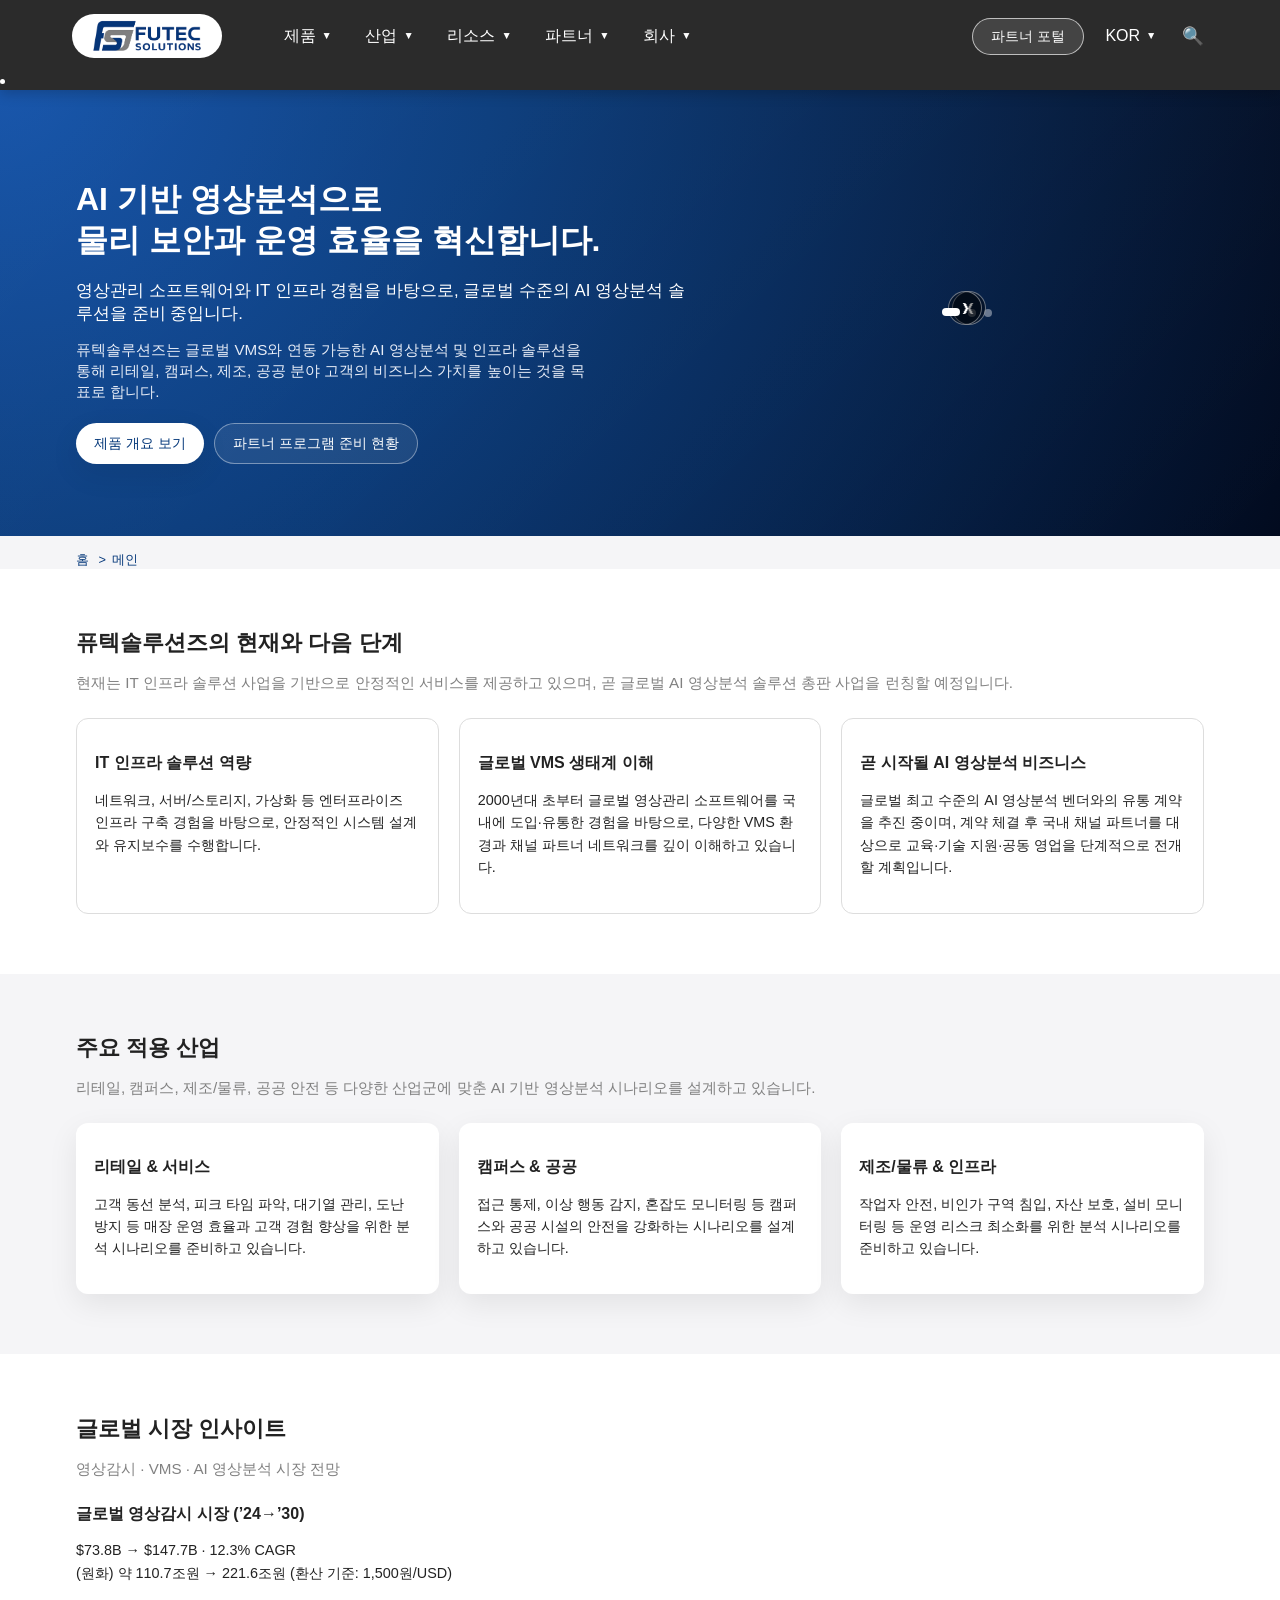
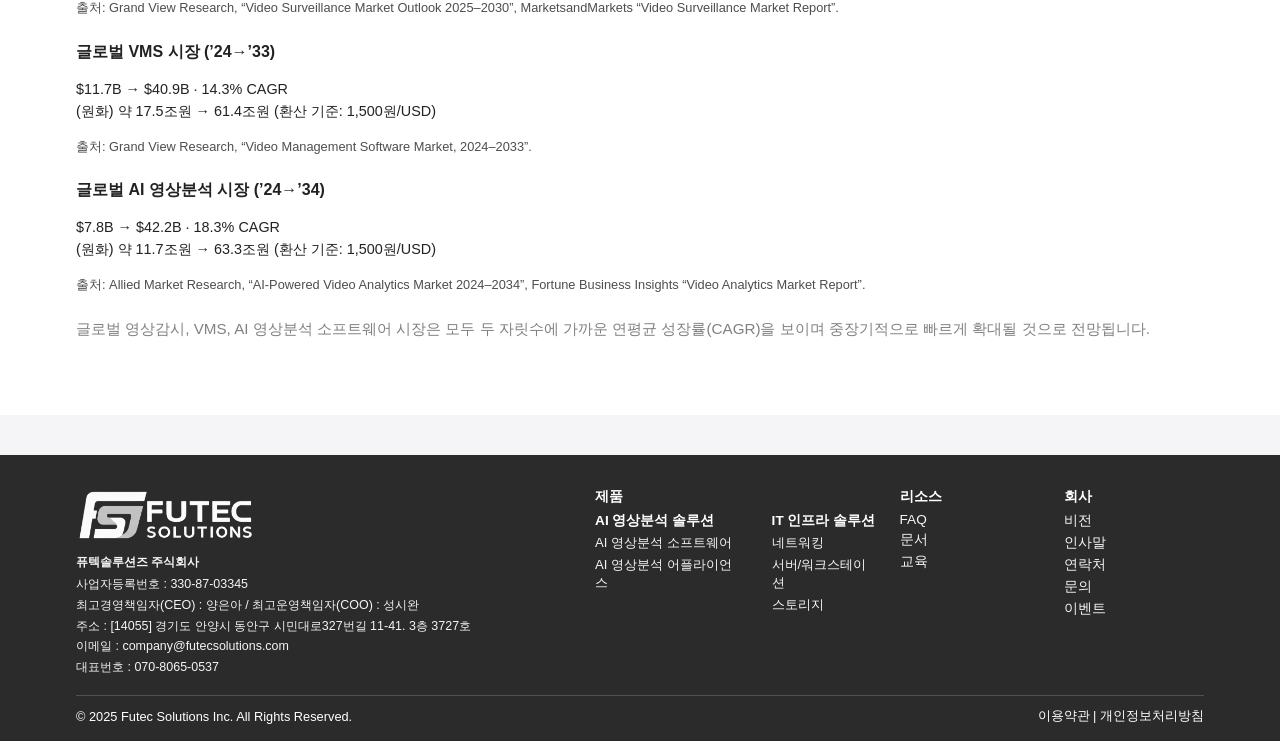
==== commit 5b77bf7a: "Add files via upload" ====
--- a/index.html
+++ b/index.html
@@ -78,10 +78,104 @@
             </div>
           </div>
 
+
           <div class="hero__visual">
-
-
-          </div>
+            <div class="hero-slider" data-hero-slider role="region" aria-roledescription="carousel" aria-label="AI 영상분석 Hero 슬라이더" tabindex="0">
+              <div class="hero-slider__track" data-hero-track>
+                <div class="hero-slider__slide is-active" data-hero-slide="0" id="hero-slide-1" aria-hidden="false">
+                  <div class="hero-slider__media">
+                    <picture class="hero-slider__picture lang-ko">
+                      <source srcset="assets/img/slide1_mobile_kr.webp" media="(max-width: 599px)" />
+                      <source srcset="assets/img/slide1_tablet_kr.webp" media="(max-width: 1199px)" />
+                      <source srcset="assets/img/slide1_web_kr.webp" media="(min-width: 1200px)" />
+                      <img src="assets/img/slide1_web_kr.webp" alt="스마트 시티 교통 관제 AI 솔루션 Hero 이미지" loading="lazy" />
+                    </picture>
+                    <picture class="hero-slider__picture lang-en">
+                      <source srcset="assets/img/slide1_mobile_en.webp" media="(max-width: 599px)" />
+                      <source srcset="assets/img/slide1_tablet_en.webp" media="(max-width: 1199px)" />
+                      <source srcset="assets/img/slide1_web_en.webp" media="(min-width: 1200px)" />
+                      <img src="assets/img/slide1_web_en.webp" alt="Smart City AI Solution Hero Image" loading="lazy" />
+                    </picture>
+                    <div class="hero-slider__label">
+                      <span class="hero-slider__label-pill">
+                        <span class="lang-ko">스마트 시티</span>
+                        <span class="lang-en">Smart City</span>
+                      </span>
+                    </div>
+                  </div>
+                </div>
+                <div class="hero-slider__slide" data-hero-slide="1" id="hero-slide-2" aria-hidden="true">
+                  <div class="hero-slider__media">
+                    <picture class="hero-slider__picture lang-ko">
+                      <source srcset="assets/img/slide2_mobile_kr.webp" media="(max-width: 599px)" />
+                      <source srcset="assets/img/slide2_tablet_kr.webp" media="(max-width: 1199px)" />
+                      <source srcset="assets/img/slide2_web_kr.webp" media="(min-width: 1200px)" />
+                      <img src="assets/img/slide2_web_kr.webp" alt="스마트 팩토리 안전 관리 AI 솔루션 Hero 이미지" loading="lazy" />
+                    </picture>
+                    <picture class="hero-slider__picture lang-en">
+                      <source srcset="assets/img/slide2_mobile_en.webp" media="(max-width: 599px)" />
+                      <source srcset="assets/img/slide2_tablet_en.webp" media="(max-width: 1199px)" />
+                      <source srcset="assets/img/slide2_web_en.webp" media="(min-width: 1200px)" />
+                      <img src="assets/img/slide2_web_en.webp" alt="Smart Factory Safety Management Hero Image" loading="lazy" />
+                    </picture>
+                    <div class="hero-slider__label">
+                      <span class="hero-slider__label-pill">
+                        <span class="lang-ko">제조 공장</span>
+                        <span class="lang-en">Smart Factory</span>
+                      </span>
+                    </div>
+                  </div>
+                </div>
+                <div class="hero-slider__slide" data-hero-slide="2" id="hero-slide-3" aria-hidden="true">
+                  <div class="hero-slider__media">
+                    <picture class="hero-slider__picture lang-ko">
+                      <source srcset="assets/img/slide3_mobile_kr.webp" media="(max-width: 599px)" />
+                      <source srcset="assets/img/slide3_tablet_kr.webp" media="(max-width: 1199px)" />
+                      <source srcset="assets/img/slide3_web_kr.webp" media="(min-width: 1200px)" />
+                      <img src="assets/img/slide3_web_kr.webp" alt="리테일 매장 고객 분석 AI 솔루션 Hero 이미지" loading="lazy" />
+                    </picture>
+                    <picture class="hero-slider__picture lang-en">
+                      <source srcset="assets/img/slide3_mobile_en.webp" media="(max-width: 599px)" />
+                      <source srcset="assets/img/slide3_tablet_en.webp" media="(max-width: 1199px)" />
+                      <source srcset="assets/img/slide3_web_en.webp" media="(min-width: 1200px)" />
+                      <img src="assets/img/slide3_web_en.webp" alt="Retail Store Customer Analytics AI Solution Hero Image" loading="lazy" />
+                    </picture>
+                    <div class="hero-slider__label">
+                      <span class="hero-slider__label-pill">
+                        <span class="lang-ko">리테일 매장</span>
+                        <span class="lang-en">Retail Store</span>
+                      </span>
+                    </div>
+                  </div>
+                </div>
+              </div>
+              <button class="hero-slider__nav hero-slider__nav--prev" type="button" data-hero-prev aria-label="이전 슬라이드">
+                <span class="hero-slider__nav-icon" aria-hidden="true">&#10094;</span>
+                <span class="visually-hidden lang-ko">이전 슬라이드</span>
+                <span class="visually-hidden lang-en">Previous slide</span>
+              </button>
+              <button class="hero-slider__nav hero-slider__nav--next" type="button" data-hero-next aria-label="다음 슬라이드">
+                <span class="hero-slider__nav-icon" aria-hidden="true">&#10095;</span>
+                <span class="visually-hidden lang-ko">다음 슬라이드</span>
+                <span class="visually-hidden lang-en">Next slide</span>
+              </button>
+              <div class="hero-slider__dots" role="tablist" aria-label="Hero slides">
+                <button class="hero-slider__dot is-active" type="button" role="tab" aria-selected="true" aria-controls="hero-slide-1" data-hero-dot="0">
+                  <span class="visually-hidden lang-ko">1번 슬라이드: 스마트 시티</span>
+                  <span class="visually-hidden lang-en">Slide 1: Smart City</span>
+                </button>
+                <button class="hero-slider__dot" type="button" role="tab" aria-selected="false" aria-controls="hero-slide-2" data-hero-dot="1">
+                  <span class="visually-hidden lang-ko">2번 슬라이드: 제조 공장</span>
+                  <span class="visually-hidden lang-en">Slide 2: Smart Factory</span>
+                </button>
+                <button class="hero-slider__dot" type="button" role="tab" aria-selected="false" aria-controls="hero-slide-3" data-hero-dot="2">
+                  <span class="visually-hidden lang-ko">3번 슬라이드: 리테일 매장</span>
+                  <span class="visually-hidden lang-en">Slide 3: Retail Store</span>
+                </button>
+              </div>
+            </div>
+          </div>
+
         </div>
       </section>
 
@@ -373,7 +467,134 @@
       </section>
     </main>
 
+
     <div id="footer-placeholder"></div>
     <script src="assets/js/main.js"></script>
+    <script>
+      // Hero 이미지 슬라이더 (index.html 전용)
+      document.addEventListener("DOMContentLoaded", function () {
+        var slider = document.querySelector("[data-hero-slider]");
+        if (!slider) return;
+        var track = slider.querySelector("[data-hero-track]");
+        var slides = Array.prototype.slice.call(
+          slider.querySelectorAll("[data-hero-slide]")
+        );
+        var prevBtn = slider.querySelector("[data-hero-prev]");
+        var nextBtn = slider.querySelector("[data-hero-next]");
+        var dots = Array.prototype.slice.call(
+          slider.querySelectorAll("[data-hero-dot]")
+        );
+
+        if (!track || !slides.length) return;
+
+        var currentIndex = 0;
+        var autoplayId = null;
+        var AUTOPLAY_DELAY = 5000;
+
+        function updateSlides(newIndex) {
+          var slideCount = slides.length;
+          if (newIndex < 0) newIndex = slideCount - 1;
+          if (newIndex >= slideCount) newIndex = 0;
+
+          slides.forEach(function (slide, index) {
+            var isActive = index === newIndex;
+            slide.classList.toggle("is-active", isActive);
+            slide.setAttribute("aria-hidden", isActive ? "false" : "true");
+          });
+
+          dots.forEach(function (dot, index) {
+            var isActive = index === newIndex;
+            dot.classList.toggle("is-active", isActive);
+            dot.setAttribute("aria-selected", isActive ? "true" : "false");
+            dot.setAttribute("tabindex", isActive ? "0" : "-1");
+          });
+
+          currentIndex = newIndex;
+        }
+
+        function nextSlide() {
+          updateSlides(currentIndex + 1);
+        }
+
+        function prevSlide() {
+          updateSlides(currentIndex - 1);
+        }
+
+        function startAutoplay() {
+          if (autoplayId != null) return;
+          autoplayId = window.setInterval(nextSlide, AUTOPLAY_DELAY);
+        }
+
+        function stopAutoplay() {
+          if (autoplayId == null) return;
+          window.clearInterval(autoplayId);
+          autoplayId = null;
+        }
+
+        // 슬라이드 ARIA 정보 설정
+        slides.forEach(function (slide, index) {
+          slide.setAttribute("role", "group");
+          slide.setAttribute("aria-roledescription", "slide");
+          slide.setAttribute(
+            "aria-label",
+            String(index + 1) + " / " + String(slides.length)
+          );
+        });
+
+        // Prev / Next 버튼 클릭
+        if (prevBtn) {
+          prevBtn.addEventListener("click", function () {
+            prevSlide();
+          });
+        }
+
+        if (nextBtn) {
+          nextBtn.addEventListener("click", function () {
+            nextSlide();
+          });
+        }
+
+        // 하단 DOT 클릭/Enter/Space
+        dots.forEach(function (dot) {
+          dot.addEventListener("click", function () {
+            var index = Number(this.getAttribute("data-hero-dot")) || 0;
+            updateSlides(index);
+          });
+
+          dot.addEventListener("keydown", function (event) {
+            if (event.key === "Enter" || event.key === " ") {
+              event.preventDefault();
+              var index = Number(this.getAttribute("data-hero-dot")) || 0;
+              updateSlides(index);
+            }
+          });
+        });
+
+        // 마우스 오버 시 자동재생 일시정지
+        slider.addEventListener("mouseenter", function () {
+          stopAutoplay();
+        });
+
+        // 마우스 아웃 시 자동재생 재개
+        slider.addEventListener("mouseleave", function () {
+          startAutoplay();
+        });
+
+        // 화살표 키로 슬라이드 이동
+        slider.addEventListener("keydown", function (event) {
+          if (event.key === "ArrowLeft") {
+            event.preventDefault();
+            prevSlide();
+          } else if (event.key === "ArrowRight") {
+            event.preventDefault();
+            nextSlide();
+          }
+        });
+
+        // 초기 상태 설정 및 자동재생 시작
+        updateSlides(0);
+        startAutoplay();
+      });
+    </script>
   </body>
-</html>
+</html>
--- a/assets/css/styles.css
+++ b/assets/css/styles.css
@@ -1249,3 +1249,192 @@
     gap: 12px;
   }
 }
+
+
+
+/* ... 기존 styles.css 마지막 부분 ... */
+
+/* Hero slider (index.html) */
+.hero__visual {
+  justify-self: center;
+}
+
+.hero-slider {
+  position: relative;
+  width: 100%;
+  max-width: 480px;
+  margin: 0 auto;
+}
+
+.hero-slider__track {
+  position: relative;
+  border-radius: 18px;
+  overflow: hidden;
+  box-shadow: var(--shadow-soft);
+}
+
+.hero-slider__slide {
+  position: absolute;
+  inset: 0;
+  opacity: 0;
+  transition: opacity 0.6s ease-in-out;
+}
+
+.hero-slider__slide.is-active {
+  opacity: 1;
+}
+
+.hero-slider__media {
+  position: relative;
+  width: 100%;
+  aspect-ratio: 1920 / 400;
+  background-color: #000000;
+}
+
+.hero-slider__picture {
+  position: absolute;
+  inset: 0;
+  display: block;
+}
+
+.hero-slider__picture img {
+  width: 100%;
+  height: 100%;
+  display: block;
+  object-fit: cover;
+}
+
+.hero-slider__label {
+  position: absolute;
+  left: 16px;
+  bottom: 16px;
+  z-index: 2;
+}
+
+.hero-slider__label-pill {
+  display: inline-flex;
+  align-items: center;
+  padding: 4px 10px;
+  border-radius: 999px;
+  font-size: 0.8rem;
+  background: rgba(0, 0, 0, 0.6);
+  border: 1px solid rgba(255, 255, 255, 0.32);
+  backdrop-filter: blur(8px);
+}
+
+.hero-slider__label-pill .lang-en,
+.hero-slider__label-pill .lang-ko {
+  font-weight: 500;
+}
+
+.hero-slider__nav {
+  position: absolute;
+  top: 50%;
+  transform: translateY(-50%);
+  width: 34px;
+  height: 34px;
+  border-radius: 999px;
+  border: 1px solid rgba(255, 255, 255, 0.4);
+  background: rgba(0, 0, 0, 0.4);
+  display: inline-flex;
+  align-items: center;
+  justify-content: center;
+  cursor: pointer;
+  padding: 0;
+  transition: background-color var(--transition-fast),
+    border-color var(--transition-fast),
+    transform var(--transition-fast),
+    box-shadow var(--transition-fast);
+}
+
+.hero-slider__nav--prev {
+  left: 10px;
+}
+
+.hero-slider__nav--next {
+  right: 10px;
+}
+
+.hero-slider__nav-icon {
+  font-size: 0.9rem;
+  line-height: 1;
+  color: #ffffff;
+}
+
+.hero-slider__nav:hover,
+.hero-slider__nav:focus-visible {
+  background: rgba(5, 56, 122, 0.9);
+  border-color: rgba(255, 255, 255, 0.9);
+  transform: translateY(-50%) scale(1.05);
+  box-shadow: 0 10px 30px rgba(0, 0, 0, 0.4);
+}
+
+.hero-slider__dots {
+  display: flex;
+  align-items: center;
+  justify-content: center;
+  gap: 8px;
+  margin-top: 10px;
+}
+
+.hero-slider__dot {
+  width: 8px;
+  height: 8px;
+  border-radius: 999px;
+  border: none;
+  padding: 0;
+  cursor: pointer;
+  background: rgba(255, 255, 255, 0.4);
+  transition: width var(--transition-fast),
+    background-color var(--transition-fast),
+    transform var(--transition-fast);
+}
+
+.hero-slider__dot.is-active {
+  width: 18px;
+  background: #ffffff;
+  transform: translateY(-1px);
+}
+
+.hero-slider__dot:focus-visible {
+  outline: 2px solid #ffffff;
+  outline-offset: 2px;
+}
+
+/* Utility for screen-reader-only text */
+.visually-hidden {
+  position: absolute;
+  width: 1px;
+  height: 1px;
+  padding: 0;
+  margin: -1px;
+  overflow: hidden;
+  clip: rect(0, 0, 0, 0);
+  white-space: nowrap;
+  border: 0;
+}
+
+@media (max-width: 1024px) {
+  .hero-slider {
+    max-width: 420px;
+  }
+
+  .hero-slider__media {
+    aspect-ratio: 16 / 9;
+  }
+}
+
+@media (max-width: 768px) {
+  .hero-slider {
+    max-width: 100%;
+  }
+
+  .hero-slider__nav {
+    width: 30px;
+    height: 30px;
+  }
+
+  .hero-slider__dots {
+    margin-top: 8px;
+  }
+}
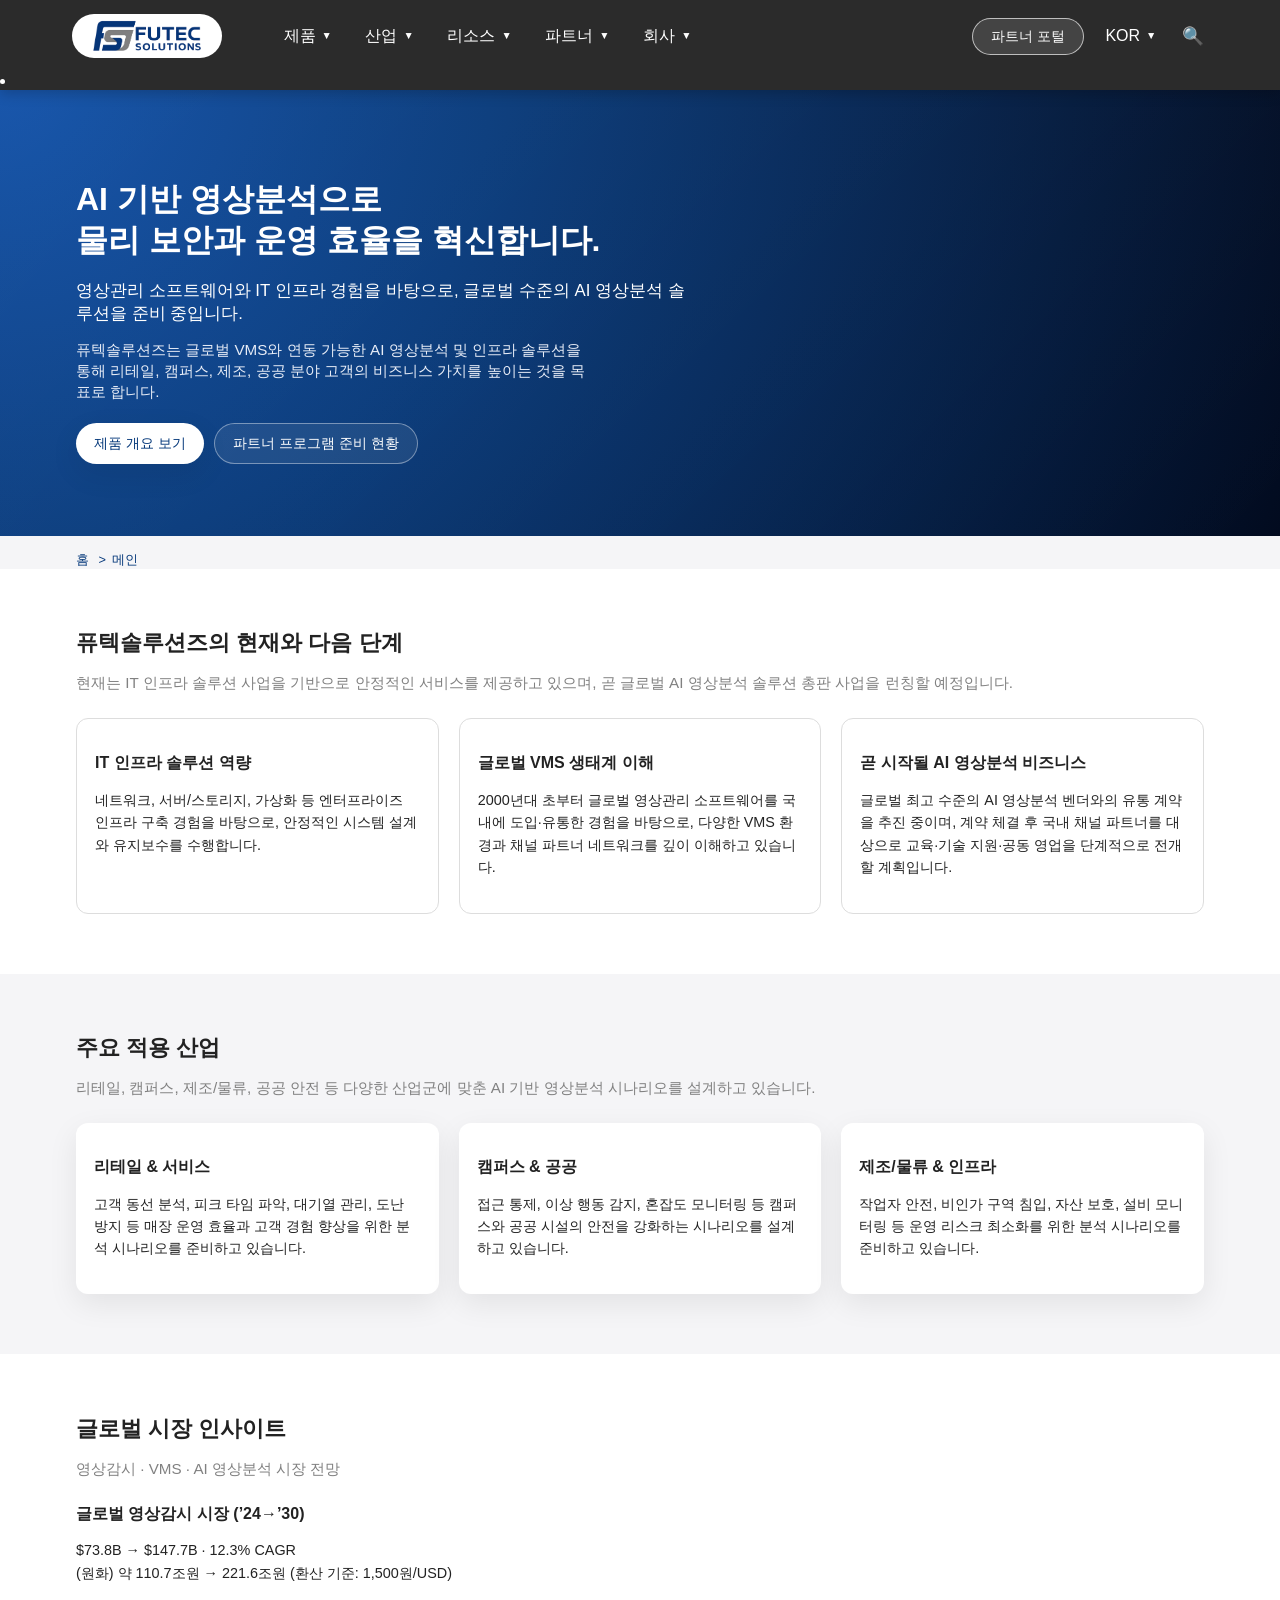
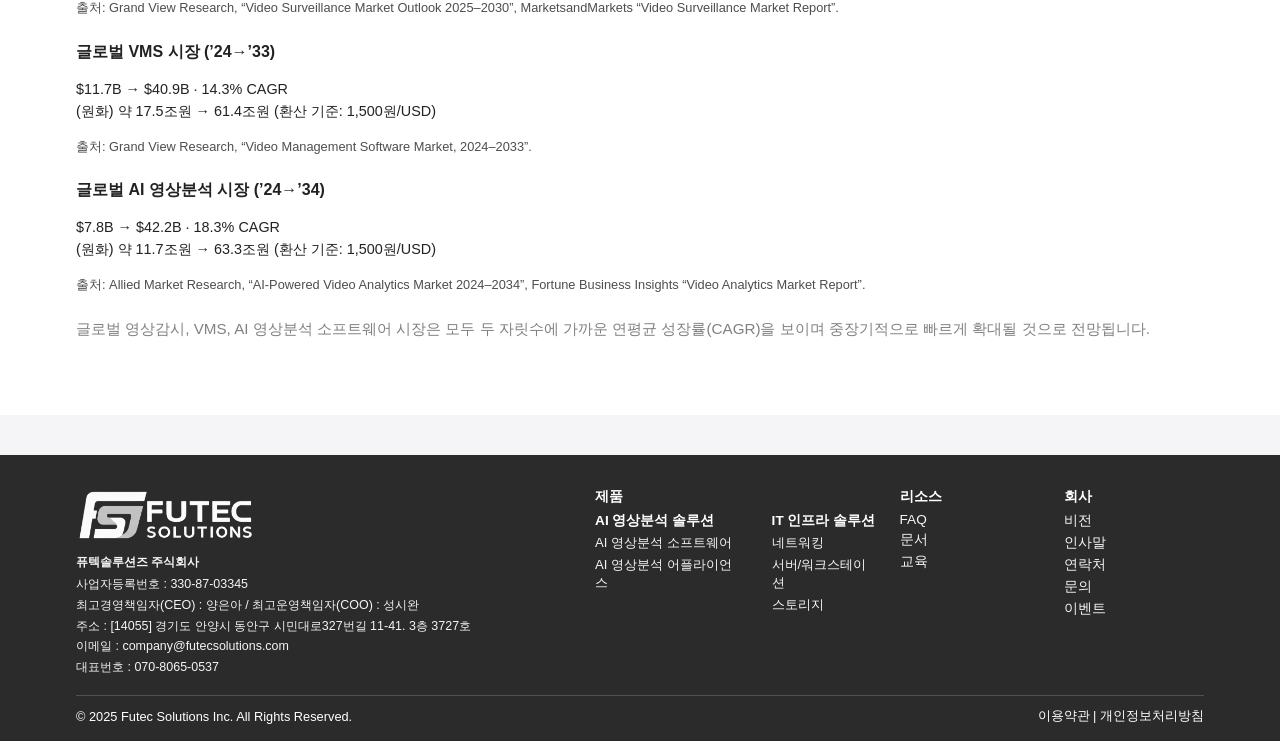
==== commit e8fe7ff7: "Add files via upload" ====
--- a/index.html
+++ b/index.html
@@ -78,104 +78,10 @@
             </div>
           </div>
 
-
           <div class="hero__visual">
-            <div class="hero-slider" data-hero-slider role="region" aria-roledescription="carousel" aria-label="AI 영상분석 Hero 슬라이더" tabindex="0">
-              <div class="hero-slider__track" data-hero-track>
-                <div class="hero-slider__slide is-active" data-hero-slide="0" id="hero-slide-1" aria-hidden="false">
-                  <div class="hero-slider__media">
-                    <picture class="hero-slider__picture lang-ko">
-                      <source srcset="assets/img/slide1_mobile_kr.webp" media="(max-width: 599px)" />
-                      <source srcset="assets/img/slide1_tablet_kr.webp" media="(max-width: 1199px)" />
-                      <source srcset="assets/img/slide1_web_kr.webp" media="(min-width: 1200px)" />
-                      <img src="assets/img/slide1_web_kr.webp" alt="스마트 시티 교통 관제 AI 솔루션 Hero 이미지" loading="lazy" />
-                    </picture>
-                    <picture class="hero-slider__picture lang-en">
-                      <source srcset="assets/img/slide1_mobile_en.webp" media="(max-width: 599px)" />
-                      <source srcset="assets/img/slide1_tablet_en.webp" media="(max-width: 1199px)" />
-                      <source srcset="assets/img/slide1_web_en.webp" media="(min-width: 1200px)" />
-                      <img src="assets/img/slide1_web_en.webp" alt="Smart City AI Solution Hero Image" loading="lazy" />
-                    </picture>
-                    <div class="hero-slider__label">
-                      <span class="hero-slider__label-pill">
-                        <span class="lang-ko">스마트 시티</span>
-                        <span class="lang-en">Smart City</span>
-                      </span>
-                    </div>
-                  </div>
-                </div>
-                <div class="hero-slider__slide" data-hero-slide="1" id="hero-slide-2" aria-hidden="true">
-                  <div class="hero-slider__media">
-                    <picture class="hero-slider__picture lang-ko">
-                      <source srcset="assets/img/slide2_mobile_kr.webp" media="(max-width: 599px)" />
-                      <source srcset="assets/img/slide2_tablet_kr.webp" media="(max-width: 1199px)" />
-                      <source srcset="assets/img/slide2_web_kr.webp" media="(min-width: 1200px)" />
-                      <img src="assets/img/slide2_web_kr.webp" alt="스마트 팩토리 안전 관리 AI 솔루션 Hero 이미지" loading="lazy" />
-                    </picture>
-                    <picture class="hero-slider__picture lang-en">
-                      <source srcset="assets/img/slide2_mobile_en.webp" media="(max-width: 599px)" />
-                      <source srcset="assets/img/slide2_tablet_en.webp" media="(max-width: 1199px)" />
-                      <source srcset="assets/img/slide2_web_en.webp" media="(min-width: 1200px)" />
-                      <img src="assets/img/slide2_web_en.webp" alt="Smart Factory Safety Management Hero Image" loading="lazy" />
-                    </picture>
-                    <div class="hero-slider__label">
-                      <span class="hero-slider__label-pill">
-                        <span class="lang-ko">제조 공장</span>
-                        <span class="lang-en">Smart Factory</span>
-                      </span>
-                    </div>
-                  </div>
-                </div>
-                <div class="hero-slider__slide" data-hero-slide="2" id="hero-slide-3" aria-hidden="true">
-                  <div class="hero-slider__media">
-                    <picture class="hero-slider__picture lang-ko">
-                      <source srcset="assets/img/slide3_mobile_kr.webp" media="(max-width: 599px)" />
-                      <source srcset="assets/img/slide3_tablet_kr.webp" media="(max-width: 1199px)" />
-                      <source srcset="assets/img/slide3_web_kr.webp" media="(min-width: 1200px)" />
-                      <img src="assets/img/slide3_web_kr.webp" alt="리테일 매장 고객 분석 AI 솔루션 Hero 이미지" loading="lazy" />
-                    </picture>
-                    <picture class="hero-slider__picture lang-en">
-                      <source srcset="assets/img/slide3_mobile_en.webp" media="(max-width: 599px)" />
-                      <source srcset="assets/img/slide3_tablet_en.webp" media="(max-width: 1199px)" />
-                      <source srcset="assets/img/slide3_web_en.webp" media="(min-width: 1200px)" />
-                      <img src="assets/img/slide3_web_en.webp" alt="Retail Store Customer Analytics AI Solution Hero Image" loading="lazy" />
-                    </picture>
-                    <div class="hero-slider__label">
-                      <span class="hero-slider__label-pill">
-                        <span class="lang-ko">리테일 매장</span>
-                        <span class="lang-en">Retail Store</span>
-                      </span>
-                    </div>
-                  </div>
-                </div>
-              </div>
-              <button class="hero-slider__nav hero-slider__nav--prev" type="button" data-hero-prev aria-label="이전 슬라이드">
-                <span class="hero-slider__nav-icon" aria-hidden="true">&#10094;</span>
-                <span class="visually-hidden lang-ko">이전 슬라이드</span>
-                <span class="visually-hidden lang-en">Previous slide</span>
-              </button>
-              <button class="hero-slider__nav hero-slider__nav--next" type="button" data-hero-next aria-label="다음 슬라이드">
-                <span class="hero-slider__nav-icon" aria-hidden="true">&#10095;</span>
-                <span class="visually-hidden lang-ko">다음 슬라이드</span>
-                <span class="visually-hidden lang-en">Next slide</span>
-              </button>
-              <div class="hero-slider__dots" role="tablist" aria-label="Hero slides">
-                <button class="hero-slider__dot is-active" type="button" role="tab" aria-selected="true" aria-controls="hero-slide-1" data-hero-dot="0">
-                  <span class="visually-hidden lang-ko">1번 슬라이드: 스마트 시티</span>
-                  <span class="visually-hidden lang-en">Slide 1: Smart City</span>
-                </button>
-                <button class="hero-slider__dot" type="button" role="tab" aria-selected="false" aria-controls="hero-slide-2" data-hero-dot="1">
-                  <span class="visually-hidden lang-ko">2번 슬라이드: 제조 공장</span>
-                  <span class="visually-hidden lang-en">Slide 2: Smart Factory</span>
-                </button>
-                <button class="hero-slider__dot" type="button" role="tab" aria-selected="false" aria-controls="hero-slide-3" data-hero-dot="2">
-                  <span class="visually-hidden lang-ko">3번 슬라이드: 리테일 매장</span>
-                  <span class="visually-hidden lang-en">Slide 3: Retail Store</span>
-                </button>
-              </div>
-            </div>
-          </div>
-
+
+
+          </div>
         </div>
       </section>
 
@@ -467,134 +373,7 @@
       </section>
     </main>
 
-
     <div id="footer-placeholder"></div>
     <script src="assets/js/main.js"></script>
-    <script>
-      // Hero 이미지 슬라이더 (index.html 전용)
-      document.addEventListener("DOMContentLoaded", function () {
-        var slider = document.querySelector("[data-hero-slider]");
-        if (!slider) return;
-        var track = slider.querySelector("[data-hero-track]");
-        var slides = Array.prototype.slice.call(
-          slider.querySelectorAll("[data-hero-slide]")
-        );
-        var prevBtn = slider.querySelector("[data-hero-prev]");
-        var nextBtn = slider.querySelector("[data-hero-next]");
-        var dots = Array.prototype.slice.call(
-          slider.querySelectorAll("[data-hero-dot]")
-        );
-
-        if (!track || !slides.length) return;
-
-        var currentIndex = 0;
-        var autoplayId = null;
-        var AUTOPLAY_DELAY = 5000;
-
-        function updateSlides(newIndex) {
-          var slideCount = slides.length;
-          if (newIndex < 0) newIndex = slideCount - 1;
-          if (newIndex >= slideCount) newIndex = 0;
-
-          slides.forEach(function (slide, index) {
-            var isActive = index === newIndex;
-            slide.classList.toggle("is-active", isActive);
-            slide.setAttribute("aria-hidden", isActive ? "false" : "true");
-          });
-
-          dots.forEach(function (dot, index) {
-            var isActive = index === newIndex;
-            dot.classList.toggle("is-active", isActive);
-            dot.setAttribute("aria-selected", isActive ? "true" : "false");
-            dot.setAttribute("tabindex", isActive ? "0" : "-1");
-          });
-
-          currentIndex = newIndex;
-        }
-
-        function nextSlide() {
-          updateSlides(currentIndex + 1);
-        }
-
-        function prevSlide() {
-          updateSlides(currentIndex - 1);
-        }
-
-        function startAutoplay() {
-          if (autoplayId != null) return;
-          autoplayId = window.setInterval(nextSlide, AUTOPLAY_DELAY);
-        }
-
-        function stopAutoplay() {
-          if (autoplayId == null) return;
-          window.clearInterval(autoplayId);
-          autoplayId = null;
-        }
-
-        // 슬라이드 ARIA 정보 설정
-        slides.forEach(function (slide, index) {
-          slide.setAttribute("role", "group");
-          slide.setAttribute("aria-roledescription", "slide");
-          slide.setAttribute(
-            "aria-label",
-            String(index + 1) + " / " + String(slides.length)
-          );
-        });
-
-        // Prev / Next 버튼 클릭
-        if (prevBtn) {
-          prevBtn.addEventListener("click", function () {
-            prevSlide();
-          });
-        }
-
-        if (nextBtn) {
-          nextBtn.addEventListener("click", function () {
-            nextSlide();
-          });
-        }
-
-        // 하단 DOT 클릭/Enter/Space
-        dots.forEach(function (dot) {
-          dot.addEventListener("click", function () {
-            var index = Number(this.getAttribute("data-hero-dot")) || 0;
-            updateSlides(index);
-          });
-
-          dot.addEventListener("keydown", function (event) {
-            if (event.key === "Enter" || event.key === " ") {
-              event.preventDefault();
-              var index = Number(this.getAttribute("data-hero-dot")) || 0;
-              updateSlides(index);
-            }
-          });
-        });
-
-        // 마우스 오버 시 자동재생 일시정지
-        slider.addEventListener("mouseenter", function () {
-          stopAutoplay();
-        });
-
-        // 마우스 아웃 시 자동재생 재개
-        slider.addEventListener("mouseleave", function () {
-          startAutoplay();
-        });
-
-        // 화살표 키로 슬라이드 이동
-        slider.addEventListener("keydown", function (event) {
-          if (event.key === "ArrowLeft") {
-            event.preventDefault();
-            prevSlide();
-          } else if (event.key === "ArrowRight") {
-            event.preventDefault();
-            nextSlide();
-          }
-        });
-
-        // 초기 상태 설정 및 자동재생 시작
-        updateSlides(0);
-        startAutoplay();
-      });
-    </script>
   </body>
-</html>+</html>
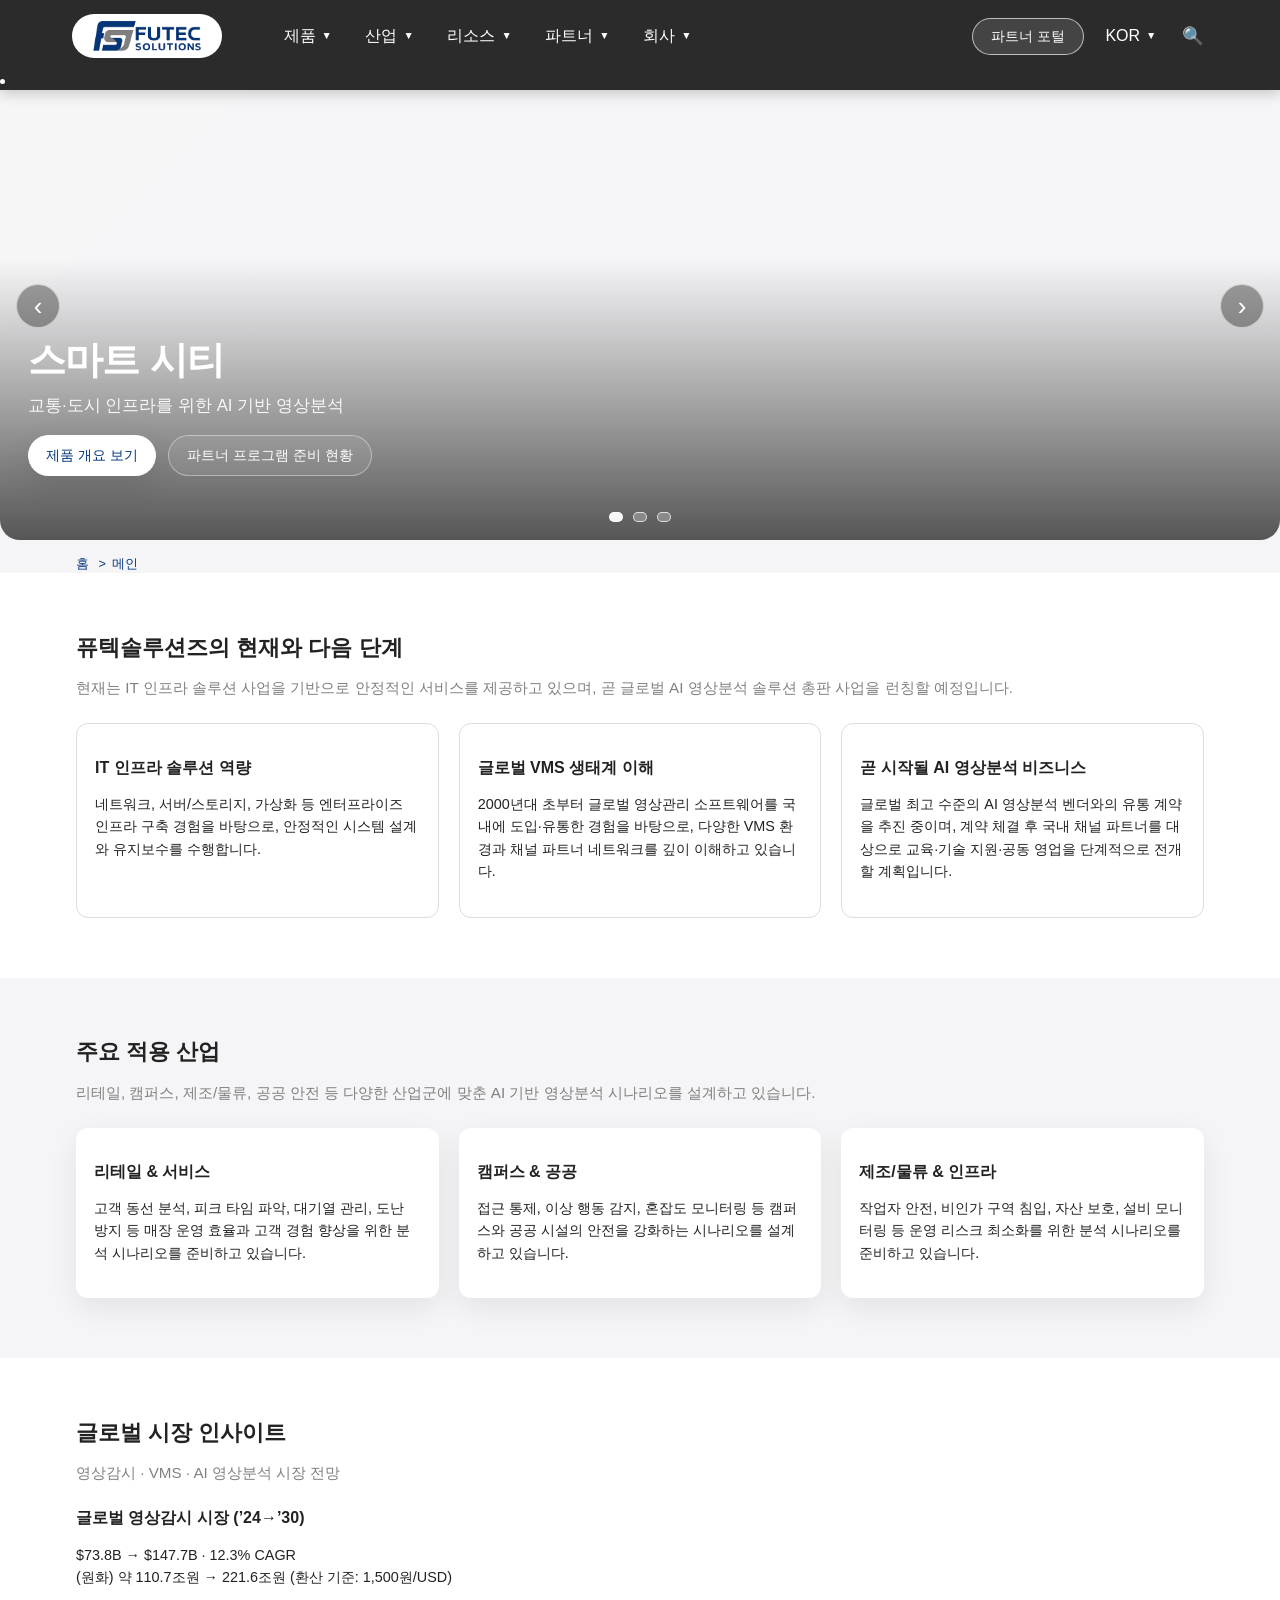
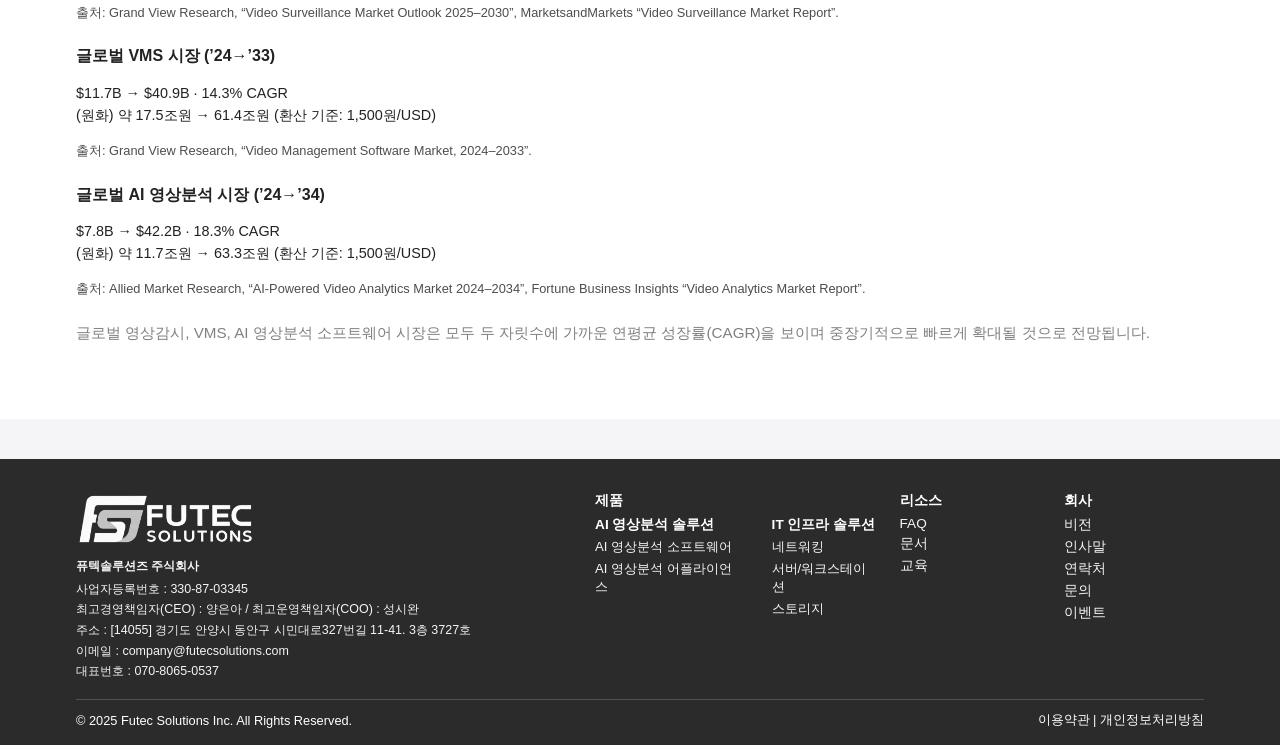
==== commit a2da5307: "Add files via upload" ====
--- a/index.html
+++ b/index.html
@@ -1,379 +1,746 @@
-<!DOCTYPE html>
-<html lang="ko" data-lang="ko">
-  <head>
-    <meta charset="UTF-8" />
-    <title>Futec Solutions Inc. | AI 영상분석 &amp; IT 인프라</title>
-    <meta
-      name="description"
-      content="퓨텍솔루션즈는 AI 기반 영상분석과 IT 인프라 솔루션을 통해 물리 보안과 운영 효율을 혁신하는 전문 기업입니다."
-    />
-    <meta name="viewport" content="width=device-width, initial-scale=1" />
-    <link rel="stylesheet" href="assets/css/styles.css" />
-
-    <!-- index.html 전용 모바일 레이아웃 보정 -->
-    <style>
-      @media (max-width: 768px) {
-        .hero__inner {
-          grid-template-columns: minmax(0, 1fr);
-        }
-
-        .hero__visual {
-          justify-self: stretch;
-          margin-top: 24px;
-        }
-      }
-    </style>
-
-
-  </head>
-  <body>
-    <div id="header-placeholder"></div>
-
-    <main class="main-content">
-      <section class="hero">
-        <div class="hero__inner">
-          <div>
-            <h1 class="hero__title">
-              <span class="lang-ko"
-                >AI 기반 영상분석으로<br />물리 보안과 운영 효율을 혁신합니다.</span
-              >
-              <span class="lang-en"
-                >Transforming Physical Security and Operations<br />with AI-Powered Video
-                Analytics.</span
-              >
-            </h1>
-            <p class="hero__subtitle">
-              <span class="lang-ko"
-                >영상관리 소프트웨어와 IT 인프라 경험을 바탕으로, 글로벌 수준의 AI
-                영상분석 솔루션을 준비 중입니다.</span
-              >
-              <span class="lang-en"
-                >Leveraging years of experience in video management software and IT
-                infrastructure, we are preparing global-grade AI video analytics
-                solutions.</span
-              >
-            </p>
-            <p class="hero__text">
-              <span class="lang-ko"
-                >퓨텍솔루션즈는 글로벌 VMS와 연동 가능한 AI 영상분석 및 인프라
-                솔루션을 통해 리테일, 캠퍼스, 제조, 공공 분야 고객의 비즈니스 가치를
-                높이는 것을 목표로 합니다.</span
-              >
-              <span class="lang-en"
-                >Futec Solutions Inc. aims to enhance business value for customers in
-                retail, campus, manufacturing, and public sectors through AI video
-                analytics and infrastructure solutions that integrate with leading VMS
-                platforms.</span
-              >
-            </p>
-            <div class="hero__actions">
-              <a href="products.html" class="btn-primary">
-                <span class="lang-ko">제품 개요 보기</span>
-                <span class="lang-en">View Product Overview</span>
-              </a>
-              <a href="partners.html" class="btn-secondary">
-                <span class="lang-ko">파트너 프로그램 준비 현황</span>
-                <span class="lang-en">Partner Program Status</span>
-              </a>
-            </div>
-          </div>
-
-          <div class="hero__visual">
-
-
-          </div>
-        </div>
-      </section>
-
-      <nav class="breadcrumb" aria-label="Breadcrumb">
-        <div class="breadcrumb__inner">
-          <ol>
-            <li>
-              <a href="index.html">
-                <span class="lang-ko">홈</span>
-                <span class="lang-en">Home</span>
-              </a>
-            </li>
-            <li>
-              <span class="lang-ko">메인</span>
-              <span class="lang-en">Main</span>
-            </li>
-          </ol>
-        </div>
-      </nav>
-
-      <section class="section section--light">
-        <div class="container">
-          <div class="section__header">
-            <h2 class="section__title">
-              <span class="lang-ko">퓨텍솔루션즈의 현재와 다음 단계</span>
-              <span class="lang-en">Where Futec Solutions Stands Today</span>
-            </h2>
-            <p class="section__subtitle">
-              <span class="lang-ko">
-                현재는 IT 인프라 솔루션 사업을 기반으로 안정적인 서비스를 제공하고 있으며,
-                곧 글로벌 AI 영상분석 솔루션 총판 사업을 런칭할 예정입니다.
-              </span>
-              <span class="lang-en">
-                Today we deliver reliable IT infrastructure projects and are preparing to
-                launch a global AI video analytics distribution business.
-              </span>
-            </p>
-          </div>
-
-          <div class="card-grid">
-            <article class="card card--bordered">
-              <h3 class="card__title">
-                <span class="lang-ko">IT 인프라 솔루션 역량</span>
-                <span class="lang-en">IT Infrastructure Expertise</span>
-              </h3>
-              <p class="card__text">
-                <span class="lang-ko">
-                  네트워크, 서버/스토리지, 가상화 등 엔터프라이즈 인프라 구축 경험을
-                  바탕으로, 안정적인 시스템 설계와 유지보수를 수행합니다.
-                </span>
-                <span class="lang-en">
-                  With experience in networking, servers, storage and virtualization, we
-                  design and maintain robust enterprise infrastructure environments.
-                </span>
-              </p>
-            </article>
-
-            <article class="card card--bordered">
-              <h3 class="card__title">
-                <span class="lang-ko">글로벌 VMS 생태계 이해</span>
-                <span class="lang-en">Understanding of Global VMS Ecosystems</span>
-              </h3>
-              <p class="card__text">
-                <span class="lang-ko">
-                  2000년대 초부터 글로벌 영상관리 소프트웨어를 국내에 도입·유통한 경험을
-                  바탕으로, 다양한 VMS 환경과 채널 파트너 네트워크를 깊이 이해하고
-                  있습니다.
-                </span>
-                <span class="lang-en">
-                  Since the early 2000s we have introduced and distributed leading video
-                  management software in Korea, building deep understanding of VMS
-                  environments and partner ecosystems.
-                </span>
-              </p>
-            </article>
-
-            <article class="card card--bordered">
-              <h3 class="card__title">
-                <span class="lang-ko">곧 시작될 AI 영상분석 비즈니스</span>
-                <span class="lang-en">Upcoming AI Video Analytics Business</span>
-              </h3>
-              <p class="card__text">
-                <span class="lang-ko">
-                  글로벌 최고 수준의 AI 영상분석 벤더와의 유통 계약을 추진 중이며, 계약
-                  체결 후 국내 채널 파트너를 대상으로 교육·기술 지원·공동 영업을 단계적으로
-                  전개할 계획입니다.
-                </span>
-                <span class="lang-en">
-                  We are in the process of establishing distribution agreements with
-                  top-tier AI video analytics vendors. After signing, we plan to enable
-                  local channel partners through training, technical support and joint
-                  business development.
-                </span>
-              </p>
-            </article>
-          </div>
-        </div>
-      </section>
-
-      <section class="section section--muted">
-        <div class="container">
-          <div class="section__header">
-            <h2 class="section__title">
-              <span class="lang-ko">주요 적용 산업</span>
-              <span class="lang-en">Key Industries We Serve</span>
-            </h2>
-            <p class="section__subtitle">
-              <span class="lang-ko">
-                리테일, 캠퍼스, 제조/물류, 공공 안전 등 다양한 산업군에 맞춘 AI 기반
-                영상분석 시나리오를 설계하고 있습니다.
-              </span>
-              <span class="lang-en">
-                We design AI-driven video analytics scenarios tailored for retail, campuses,
-                manufacturing & logistics, public safety and more.
-              </span>
-            </p>
-          </div>
-          <div class="card-grid">
-            <article class="card">
-              <h3 class="card__title">
-                <span class="lang-ko">리테일 &amp; 서비스</span>
-                <span class="lang-en">Retail &amp; Services</span>
-              </h3>
-              <p class="card__text">
-                <span class="lang-ko">
-                  고객 동선 분석, 피크 타임 파악, 대기열 관리, 도난 방지 등 매장 운영
-                  효율과 고객 경험 향상을 위한 분석 시나리오를 준비하고 있습니다.
-                </span>
-                <span class="lang-en">
-                  We prepare analytics scenarios for customer flow, peak-time analysis,
-                  queue management and loss prevention to improve store operations and
-                  customer experience.
-                </span>
-              </p>
-            </article>
-            <article class="card">
-              <h3 class="card__title">
-                <span class="lang-ko">캠퍼스 &amp; 공공</span>
-                <span class="lang-en">Campus &amp; Public</span>
-              </h3>
-              <p class="card__text">
-                <span class="lang-ko">
-                  접근 통제, 이상 행동 감지, 혼잡도 모니터링 등 캠퍼스와 공공 시설의
-                  안전을 강화하는 시나리오를 설계하고 있습니다.
-                </span>
-                <span class="lang-en">
-                  We plan scenarios that reinforce campus and public facility safety,
-                  including access control, abnormal behavior detection and crowd density
-                  monitoring.
-                </span>
-              </p>
-            </article>
-            <article class="card">
-              <h3 class="card__title">
-                <span class="lang-ko">제조/물류 &amp; 인프라</span>
-                <span class="lang-en">Manufacturing, Logistics &amp; Infrastructure</span>
-              </h3>
-              <p class="card__text">
-                <span class="lang-ko">
-                  작업자 안전, 비인가 구역 침입, 자산 보호, 설비 모니터링 등 운영 리스크
-                  최소화를 위한 분석 시나리오를 준비하고 있습니다.
-                </span>
-                <span class="lang-en">
-                  We design analytics that help minimize operational risks, covering worker
-                  safety, restricted area intrusion, asset protection and facility
-                  monitoring.
-                </span>
-              </p>
-            </article>
-          </div>
-        </div>
-      </section>
-
-      <section class="section section--light">
-        <div class="container">
-          <div class="section__header">
-            <h2 class="section__title">
-              <span class="lang-ko">글로벌 시장 인사이트</span>
-              <span class="lang-en">Global Market Insights</span>
-            </h2>
-            <p class="section__subtitle">
-              <span class="lang-ko">
-                영상감시 · VMS · AI 영상분석 시장 전망
-              </span>
-              <span class="lang-en">
-                Video Surveillance · VMS · AI Video Analytics Outlook
-              </span>
-            </p>
-          </div>
-
-
-
-          <div>
-            <!-- 글로벌 영상감시 시장 -->
-            <div style="margin-bottom: 24px;">
-              <h3 class="card__title">
-                <span class="lang-ko">글로벌 영상감시 시장 (’24→’30)</span>
-                <span class="lang-en">Global Video Surveillance (’24→’30)</span>
-              </h3>
-              <p class="card__text">
-                <span class="lang-ko">
-                  $73.8B → $147.7B · 12.3% CAGR<br>
-                  (원화) 약 110.7조원 → 221.6조원 (환산 기준: 1,500원/USD)
-                </span>
-                <span class="lang-en">
-                  $73.8B → $147.7B · 12.3% CAGR<br>
-                  (KRW) approx. 110.7T → 221.6T (FX rate: 1,500 KRW/USD)
-                </span>
-              </p>
-              <p class="card__text" style="font-size: 0.8rem; opacity: 0.8; margin-top: 4px;">
-                <span class="lang-ko">
-                  출처: Grand View Research, “Video Surveillance Market Outlook 2025–2030”,
-                  MarketsandMarkets “Video Surveillance Market Report”.
-                </span>
-                <span class="lang-en">
-                  Source: Grand View Research, “Video Surveillance Market Outlook 2025–2030”,
-                  MarketsandMarkets “Video Surveillance Market Report”.
-                </span>
-              </p>
-            </div>
-
-            <!-- 글로벌 VMS 시장 -->
-            <div style="margin-bottom: 24px;">
-              <h3 class="card__title">
-                <span class="lang-ko">글로벌 VMS 시장 (’24→’33)</span>
-                <span class="lang-en">Global VMS Market (’24→’33)</span>
-              </h3>
-              <p class="card__text">
-                <span class="lang-ko">
-                  $11.7B → $40.9B · 14.3% CAGR<br>
-                  (원화) 약 17.5조원 → 61.4조원 (환산 기준: 1,500원/USD)
-                </span>
-                <span class="lang-en">
-                  $11.7B → $40.9B · 14.3% CAGR<br>
-                  (KRW) approx. 17.5T → 61.4T (FX rate: 1,500 KRW/USD)
-                </span>
-              </p>
-              <p class="card__text" style="font-size: 0.8rem; opacity: 0.8; margin-top: 4px%;">
-                <span class="lang-ko">
-                  출처: Grand View Research, “Video Management Software Market, 2024–2033”.
-                </span>
-                <span class="lang-en">
-                  Source: Grand View Research, “Video Management Software Market, 2024–2033”.
-                </span>
-              </p>
-            </div>
-
-            <!-- 글로벌 AI 영상분석 시장 -->
-            <div>
-              <h3 class="card__title">
-                <span class="lang-ko">글로벌 AI 영상분석 시장 (’24→’34)</span>
-                <span class="lang-en">Global AI Video Analytics (’24→’34)</span>
-              </h3>
-              <p class="card__text">
-                <span class="lang-ko">
-                  $7.8B → $42.2B · 18.3% CAGR<br>
-                  (원화) 약 11.7조원 → 63.3조원 (환산 기준: 1,500원/USD)
-                </span>
-                <span class="lang-en">
-                  $7.8B → $42.2B · 18.3% CAGR
-                </span>
-              </p>
-              <p class="card__text" style="font-size: 0.8rem; opacity: 0.8; margin-top: 4px;">
-                <span class="lang-ko">
-                  출처: Allied Market Research, “AI-Powered Video Analytics Market 2024–2034”,
-                  Fortune Business Insights “Video Analytics Market Report”.
-                </span>
-                <span class="lang-en">
-                  Source: Allied Market Research (2024–2034),
-                  Fortune Business Insights “Video Analytics Market Report”.
-                </span>
-              </p>
-            </div>
-          </div>
-
-          <p class="section__subtitle" style="margin-top: 24px;">
-            <span class="lang-ko">
-              글로벌 영상감시, VMS, AI 영상분석 소프트웨어 시장은 모두 두 자릿수에
-              가까운 연평균 성장률(CAGR)을 보이며 중장기적으로 빠르게 확대될
-              것으로 전망됩니다.
-            </span>
-            <span class="lang-en">
-              Global video surveillance, VMS, and AI video analytics software markets
-              are all expected to see strong double-digit CAGR growth.
-            </span>
-          </p>
-
-        </div>
-      </section>
-    </main>
-
-    <div id="footer-placeholder"></div>
-    <script src="assets/js/main.js"></script>
-  </body>
-</html>
+<!DOCTYPE html>
+<html lang="ko" data-lang="ko">
+  <head>
+    <meta charset="UTF-8" />
+    <title>Futec Solutions Inc. | AI 영상분석 &amp; IT 인프라</title>
+    <meta
+      name="description"
+      content="퓨텍솔루션즈는 AI 기반 영상분석과 IT 인프라 솔루션을 통해 물리 보안과 운영 효율을 혁신하는 전문 기업입니다."
+    />
+    <meta name="viewport" content="width=device-width, initial-scale=1" />
+    <link rel="stylesheet" href="assets/css/styles.css" />
+
+    <!-- index.html 전용 모바일 레이아웃 보정 -->
+    <style>
+      @media (max-width: 768px) {
+        .hero__inner {
+          grid-template-columns: minmax(0, 1fr);
+        }
+
+        .hero__visual {
+          justify-self: stretch;
+          margin-top: 24px;
+        }
+      }
+    </style>
+
+    <style>
+      .hero.hero-slider {
+        padding: 0;
+        background: transparent;
+      }
+
+      .hero-slider__viewport {
+        position: relative;
+        width: 100%;
+        height: clamp(320px, 52vh, 520px);
+        max-height: 520px;
+        overflow: hidden;
+        border-radius: 20px;
+      }
+
+      .hero-slider__slides {
+        position: relative;
+        width: 100%;
+        height: 100%;
+      }
+
+      .hero-slider__slide {
+        position: absolute;
+        inset: 0;
+        opacity: 0;
+        transition: opacity 450ms ease;
+        pointer-events: none;
+      }
+
+      .hero-slider__slide.is-active {
+        opacity: 1;
+        pointer-events: auto;
+      }
+
+      .hero-slider__slide picture {
+        position: absolute;
+        inset: 0;
+        display: block;
+      }
+
+      .hero-slider__slide img {
+        width: 100%;
+        height: 100%;
+        object-fit: cover;
+      }
+
+      .hero-slider__overlay {
+        position: absolute;
+        inset: 0;
+        display: flex;
+        flex-direction: column;
+        justify-content: flex-end;
+        padding: 28px 28px 64px;
+        background: linear-gradient(180deg, rgba(0, 0, 0, 0.0) 40%, rgba(0, 0, 0, 0.65) 100%);
+      }
+
+      .hero-slider__title {
+        color: #ffffff;
+        font-size: clamp(1.6rem, 3vw, 2.4rem);
+        letter-spacing: -0.02em;
+        margin: 0 0 8px 0;
+      }
+
+      .hero-slider__subtitle {
+        color: rgba(255, 255, 255, 0.92);
+        font-size: 1.05rem;
+        font-weight: 500;
+        margin: 0 0 18px 0;
+        max-width: 640px;
+      }
+
+      .hero-slider__cta {
+        display: flex;
+        gap: 12px;
+        flex-wrap: wrap;
+      }
+
+      .hero-slider__nav {
+        position: absolute;
+        top: 50%;
+        transform: translateY(-50%);
+        width: 44px;
+        height: 44px;
+        border-radius: 999px;
+        border: 1px solid rgba(255, 255, 255, 0.55);
+        background: rgba(0, 0, 0, 0.35);
+        color: #ffffff;
+        display: inline-flex;
+        align-items: center;
+        justify-content: center;
+        cursor: pointer;
+      }
+
+      .hero-slider__nav:hover,
+      .hero-slider__nav:focus-visible {
+        background: rgba(0, 0, 0, 0.55);
+      }
+
+      .hero-slider__nav--prev {
+        left: 16px;
+      }
+
+      .hero-slider__nav--next {
+        right: 16px;
+      }
+
+      .hero-slider__nav span {
+        font-size: 26px;
+        line-height: 1;
+      }
+
+      .hero-slider__dots {
+        position: absolute;
+        left: 50%;
+        bottom: 18px;
+        transform: translateX(-50%);
+        display: flex;
+        gap: 10px;
+        align-items: center;
+        justify-content: center;
+      }
+
+      .hero-slider__dot {
+        width: 10px;
+        height: 10px;
+        border-radius: 999px;
+        border: 1px solid rgba(255, 255, 255, 0.75);
+        background: rgba(255, 255, 255, 0.25);
+        cursor: pointer;
+      }
+
+      .hero-slider__dot:hover,
+      .hero-slider__dot:focus-visible {
+        background: rgba(255, 255, 255, 0.55);
+      }
+
+      .hero-slider__dot.is-active {
+        background: rgba(255, 255, 255, 0.95);
+      }
+
+      @media (max-width: 1024px) {
+        .hero-slider__viewport {
+          height: clamp(300px, 46vh, 460px);
+          max-height: 460px;
+          border-radius: 18px;
+        }
+
+        .hero-slider__overlay {
+          padding: 24px 20px 60px;
+        }
+
+        .hero-slider__subtitle {
+          font-size: 1rem;
+        }
+      }
+
+      @media (max-width: 768px) {
+        .hero-slider__viewport {
+          height: clamp(360px, 62vh, 560px);
+          max-height: 560px;
+          border-radius: 16px;
+        }
+
+        .hero-slider__overlay {
+          padding: 20px 16px 60px;
+        }
+
+        .hero-slider__nav {
+          width: 40px;
+          height: 40px;
+        }
+
+        .hero-slider__nav--prev {
+          left: 10px;
+        }
+
+        .hero-slider__nav--next {
+          right: 10px;
+        }
+      }
+    </style>
+
+
+  </head>
+  <body>
+    <div id="header-placeholder"></div>
+
+    <main class="main-content">
+            <section class="hero hero-slider" aria-label="Hero slider">
+        <div class="hero-slider__viewport" tabindex="0" role="region" aria-roledescription="carousel" aria-label="Hero carousel">
+          <div class="hero-slider__slides" role="list">
+            <div class="hero-slider__slide is-active" role="group" aria-roledescription="slide" aria-label="1 / 3">
+              <picture class="lang-ko">
+                <source media="(max-width: 768px) and (orientation: portrait)" srcset="assets/img/slide1_mobile_kr.webp" />
+                <source media="(max-width: 1024px)" srcset="assets/img/slide1_tablet_kr.webp" />
+                <source srcset="assets/img/slide1_web_kr.webp" />
+                <img src="assets/img/slide1_web_kr.webp" alt="스마트 시티 교통 관제 AI 솔루션 Hero 이미지" loading="eager" decoding="async" />
+              </picture>
+
+              <picture class="lang-en">
+                <source media="(max-width: 768px) and (orientation: portrait)" srcset="assets/img/slide1_mobile_en.webp" />
+                <source media="(max-width: 1024px)" srcset="assets/img/slide1_tablet_en.webp" />
+                <source srcset="assets/img/slide1_web_en.webp" />
+                <img src="assets/img/slide1_web_en.webp" alt="Smart City AI Solution Hero Image" loading="eager" decoding="async" />
+              </picture>
+
+              <div class="hero-slider__overlay">
+                <h1 class="hero-slider__title">
+                  <span class="lang-ko">스마트 시티</span>
+                  <span class="lang-en">Smart City</span>
+                </h1>
+                <p class="hero-slider__subtitle">
+                  <span class="lang-ko">교통·도시 인프라를 위한 AI 기반 영상분석</span>
+                  <span class="lang-en">AI-powered video analytics for traffic and city infrastructure</span>
+                </p>
+
+                <div class="hero-slider__cta">
+                  <a href="products.html" class="btn-primary">
+                    <span class="lang-ko">제품 개요 보기</span>
+                    <span class="lang-en">View Product Overview</span>
+                  </a>
+                  <a href="partners.html" class="btn-secondary">
+                    <span class="lang-ko">파트너 프로그램 준비 현황</span>
+                    <span class="lang-en">Partner Program Status</span>
+                  </a>
+                </div>
+              </div>
+            </div>
+
+            <div class="hero-slider__slide" role="group" aria-roledescription="slide" aria-label="2 / 3">
+              <picture class="lang-ko">
+                <source media="(max-width: 768px) and (orientation: portrait)" srcset="assets/img/slide2_mobile_kr.webp" />
+                <source media="(max-width: 1024px)" srcset="assets/img/slide2_tablet_kr.webp" />
+                <source srcset="assets/img/slide2_web_kr.webp" />
+                <img src="assets/img/slide2_web_kr.webp" alt="스마트 팩토리 안전 관리 AI 솔루션 Hero 이미지" loading="lazy" decoding="async" />
+              </picture>
+
+              <picture class="lang-en">
+                <source media="(max-width: 768px) and (orientation: portrait)" srcset="assets/img/slide2_mobile_en.webp" />
+                <source media="(max-width: 1024px)" srcset="assets/img/slide2_tablet_en.webp" />
+                <source srcset="assets/img/slide2_web_en.webp" />
+                <img src="assets/img/slide2_web_en.webp" alt="Smart Factory Safety Management Hero Image" loading="lazy" decoding="async" />
+              </picture>
+
+              <div class="hero-slider__overlay">
+                <h1 class="hero-slider__title">
+                  <span class="lang-ko">제조 공장</span>
+                  <span class="lang-en">Manufacturing</span>
+                </h1>
+                <p class="hero-slider__subtitle">
+                  <span class="lang-ko">작업자 안전·현장 효율을 위한 스마트 팩토리 분석</span>
+                  <span class="lang-en">Smart factory analytics for worker safety and operational efficiency</span>
+                </p>
+
+                <div class="hero-slider__cta">
+                  <a href="products.html" class="btn-primary">
+                    <span class="lang-ko">제품 개요 보기</span>
+                    <span class="lang-en">View Product Overview</span>
+                  </a>
+                  <a href="partners.html" class="btn-secondary">
+                    <span class="lang-ko">파트너 프로그램 준비 현황</span>
+                    <span class="lang-en">Partner Program Status</span>
+                  </a>
+                </div>
+              </div>
+            </div>
+
+            <div class="hero-slider__slide" role="group" aria-roledescription="slide" aria-label="3 / 3">
+              <picture class="lang-ko">
+                <source media="(max-width: 768px) and (orientation: portrait)" srcset="assets/img/slide3_mobile_kr.webp" />
+                <source media="(max-width: 1024px)" srcset="assets/img/slide3_tablet_kr.webp" />
+                <source srcset="assets/img/slide3_web_kr.webp" />
+                <img src="assets/img/slide3_web_kr.webp" alt="리테일 매장 고객 분석 AI 솔루션 Hero 이미지" loading="lazy" decoding="async" />
+              </picture>
+
+              <picture class="lang-en">
+                <source media="(max-width: 768px) and (orientation: portrait)" srcset="assets/img/slide3_mobile_en.webp" />
+                <source media="(max-width: 1024px)" srcset="assets/img/slide3_tablet_en.webp" />
+                <source srcset="assets/img/slide3_web_en.webp" />
+                <img src="assets/img/slide3_web_en.webp" alt="Retail Store Customer Analytics AI Solution Hero Image" loading="lazy" decoding="async" />
+              </picture>
+
+              <div class="hero-slider__overlay">
+                <h1 class="hero-slider__title">
+                  <span class="lang-ko">리테일 매장</span>
+                  <span class="lang-en">Retail</span>
+                </h1>
+                <p class="hero-slider__subtitle">
+                  <span class="lang-ko">고객 흐름·운영을 데이터로 연결하는 매장 분석</span>
+                  <span class="lang-en">Store analytics connecting customer flow and operations to data</span>
+                </p>
+
+                <div class="hero-slider__cta">
+                  <a href="products.html" class="btn-primary">
+                    <span class="lang-ko">제품 개요 보기</span>
+                    <span class="lang-en">View Product Overview</span>
+                  </a>
+                  <a href="partners.html" class="btn-secondary">
+                    <span class="lang-ko">파트너 프로그램 준비 현황</span>
+                    <span class="lang-en">Partner Program Status</span>
+                  </a>
+                </div>
+              </div>
+            </div>
+          </div>
+
+          <button class="hero-slider__nav hero-slider__nav--prev" type="button" aria-label="Previous slide">
+            <span aria-hidden="true">‹</span>
+          </button>
+          <button class="hero-slider__nav hero-slider__nav--next" type="button" aria-label="Next slide">
+            <span aria-hidden="true">›</span>
+          </button>
+
+          <div class="hero-slider__dots" role="tablist" aria-label="Slide navigation">
+            <button class="hero-slider__dot is-active" type="button" role="tab" aria-label="Go to slide 1" aria-selected="true"></button>
+            <button class="hero-slider__dot" type="button" role="tab" aria-label="Go to slide 2" aria-selected="false"></button>
+            <button class="hero-slider__dot" type="button" role="tab" aria-label="Go to slide 3" aria-selected="false"></button>
+          </div>
+        </div>
+      </section>
+
+      <nav class="breadcrumb" aria-label="Breadcrumb">
+        <div class="breadcrumb__inner">
+          <ol>
+            <li>
+              <a href="index.html">
+                <span class="lang-ko">홈</span>
+                <span class="lang-en">Home</span>
+              </a>
+            </li>
+            <li>
+              <span class="lang-ko">메인</span>
+              <span class="lang-en">Main</span>
+            </li>
+          </ol>
+        </div>
+      </nav>
+
+      <section class="section section--light">
+        <div class="container">
+          <div class="section__header">
+            <h2 class="section__title">
+              <span class="lang-ko">퓨텍솔루션즈의 현재와 다음 단계</span>
+              <span class="lang-en">Where Futec Solutions Stands Today</span>
+            </h2>
+            <p class="section__subtitle">
+              <span class="lang-ko">
+                현재는 IT 인프라 솔루션 사업을 기반으로 안정적인 서비스를 제공하고 있으며,
+                곧 글로벌 AI 영상분석 솔루션 총판 사업을 런칭할 예정입니다.
+              </span>
+              <span class="lang-en">
+                Today we deliver reliable IT infrastructure projects and are preparing to
+                launch a global AI video analytics distribution business.
+              </span>
+            </p>
+          </div>
+
+          <div class="card-grid">
+            <article class="card card--bordered">
+              <h3 class="card__title">
+                <span class="lang-ko">IT 인프라 솔루션 역량</span>
+                <span class="lang-en">IT Infrastructure Expertise</span>
+              </h3>
+              <p class="card__text">
+                <span class="lang-ko">
+                  네트워크, 서버/스토리지, 가상화 등 엔터프라이즈 인프라 구축 경험을
+                  바탕으로, 안정적인 시스템 설계와 유지보수를 수행합니다.
+                </span>
+                <span class="lang-en">
+                  With experience in networking, servers, storage and virtualization, we
+                  design and maintain robust enterprise infrastructure environments.
+                </span>
+              </p>
+            </article>
+
+            <article class="card card--bordered">
+              <h3 class="card__title">
+                <span class="lang-ko">글로벌 VMS 생태계 이해</span>
+                <span class="lang-en">Understanding of Global VMS Ecosystems</span>
+              </h3>
+              <p class="card__text">
+                <span class="lang-ko">
+                  2000년대 초부터 글로벌 영상관리 소프트웨어를 국내에 도입·유통한 경험을
+                  바탕으로, 다양한 VMS 환경과 채널 파트너 네트워크를 깊이 이해하고
+                  있습니다.
+                </span>
+                <span class="lang-en">
+                  Since the early 2000s we have introduced and distributed leading video
+                  management software in Korea, building deep understanding of VMS
+                  environments and partner ecosystems.
+                </span>
+              </p>
+            </article>
+
+            <article class="card card--bordered">
+              <h3 class="card__title">
+                <span class="lang-ko">곧 시작될 AI 영상분석 비즈니스</span>
+                <span class="lang-en">Upcoming AI Video Analytics Business</span>
+              </h3>
+              <p class="card__text">
+                <span class="lang-ko">
+                  글로벌 최고 수준의 AI 영상분석 벤더와의 유통 계약을 추진 중이며, 계약
+                  체결 후 국내 채널 파트너를 대상으로 교육·기술 지원·공동 영업을 단계적으로
+                  전개할 계획입니다.
+                </span>
+                <span class="lang-en">
+                  We are in the process of establishing distribution agreements with
+                  top-tier AI video analytics vendors. After signing, we plan to enable
+                  local channel partners through training, technical support and joint
+                  business development.
+                </span>
+              </p>
+            </article>
+          </div>
+        </div>
+      </section>
+
+      <section class="section section--muted">
+        <div class="container">
+          <div class="section__header">
+            <h2 class="section__title">
+              <span class="lang-ko">주요 적용 산업</span>
+              <span class="lang-en">Key Industries We Serve</span>
+            </h2>
+            <p class="section__subtitle">
+              <span class="lang-ko">
+                리테일, 캠퍼스, 제조/물류, 공공 안전 등 다양한 산업군에 맞춘 AI 기반
+                영상분석 시나리오를 설계하고 있습니다.
+              </span>
+              <span class="lang-en">
+                We design AI-driven video analytics scenarios tailored for retail, campuses,
+                manufacturing & logistics, public safety and more.
+              </span>
+            </p>
+          </div>
+          <div class="card-grid">
+            <article class="card">
+              <h3 class="card__title">
+                <span class="lang-ko">리테일 &amp; 서비스</span>
+                <span class="lang-en">Retail &amp; Services</span>
+              </h3>
+              <p class="card__text">
+                <span class="lang-ko">
+                  고객 동선 분석, 피크 타임 파악, 대기열 관리, 도난 방지 등 매장 운영
+                  효율과 고객 경험 향상을 위한 분석 시나리오를 준비하고 있습니다.
+                </span>
+                <span class="lang-en">
+                  We prepare analytics scenarios for customer flow, peak-time analysis,
+                  queue management and loss prevention to improve store operations and
+                  customer experience.
+                </span>
+              </p>
+            </article>
+            <article class="card">
+              <h3 class="card__title">
+                <span class="lang-ko">캠퍼스 &amp; 공공</span>
+                <span class="lang-en">Campus &amp; Public</span>
+              </h3>
+              <p class="card__text">
+                <span class="lang-ko">
+                  접근 통제, 이상 행동 감지, 혼잡도 모니터링 등 캠퍼스와 공공 시설의
+                  안전을 강화하는 시나리오를 설계하고 있습니다.
+                </span>
+                <span class="lang-en">
+                  We plan scenarios that reinforce campus and public facility safety,
+                  including access control, abnormal behavior detection and crowd density
+                  monitoring.
+                </span>
+              </p>
+            </article>
+            <article class="card">
+              <h3 class="card__title">
+                <span class="lang-ko">제조/물류 &amp; 인프라</span>
+                <span class="lang-en">Manufacturing, Logistics &amp; Infrastructure</span>
+              </h3>
+              <p class="card__text">
+                <span class="lang-ko">
+                  작업자 안전, 비인가 구역 침입, 자산 보호, 설비 모니터링 등 운영 리스크
+                  최소화를 위한 분석 시나리오를 준비하고 있습니다.
+                </span>
+                <span class="lang-en">
+                  We design analytics that help minimize operational risks, covering worker
+                  safety, restricted area intrusion, asset protection and facility
+                  monitoring.
+                </span>
+              </p>
+            </article>
+          </div>
+        </div>
+      </section>
+
+      <section class="section section--light">
+        <div class="container">
+          <div class="section__header">
+            <h2 class="section__title">
+              <span class="lang-ko">글로벌 시장 인사이트</span>
+              <span class="lang-en">Global Market Insights</span>
+            </h2>
+            <p class="section__subtitle">
+              <span class="lang-ko">
+                영상감시 · VMS · AI 영상분석 시장 전망
+              </span>
+              <span class="lang-en">
+                Video Surveillance · VMS · AI Video Analytics Outlook
+              </span>
+            </p>
+          </div>
+
+
+
+          <div>
+            <!-- 글로벌 영상감시 시장 -->
+            <div style="margin-bottom: 24px;">
+              <h3 class="card__title">
+                <span class="lang-ko">글로벌 영상감시 시장 (’24→’30)</span>
+                <span class="lang-en">Global Video Surveillance (’24→’30)</span>
+              </h3>
+              <p class="card__text">
+                <span class="lang-ko">
+                  $73.8B → $147.7B · 12.3% CAGR<br>
+                  (원화) 약 110.7조원 → 221.6조원 (환산 기준: 1,500원/USD)
+                </span>
+                <span class="lang-en">
+                  $73.8B → $147.7B · 12.3% CAGR<br>
+                  (KRW) approx. 110.7T → 221.6T (FX rate: 1,500 KRW/USD)
+                </span>
+              </p>
+              <p class="card__text" style="font-size: 0.8rem; opacity: 0.8; margin-top: 4px;">
+                <span class="lang-ko">
+                  출처: Grand View Research, “Video Surveillance Market Outlook 2025–2030”,
+                  MarketsandMarkets “Video Surveillance Market Report”.
+                </span>
+                <span class="lang-en">
+                  Source: Grand View Research, “Video Surveillance Market Outlook 2025–2030”,
+                  MarketsandMarkets “Video Surveillance Market Report”.
+                </span>
+              </p>
+            </div>
+
+            <!-- 글로벌 VMS 시장 -->
+            <div style="margin-bottom: 24px;">
+              <h3 class="card__title">
+                <span class="lang-ko">글로벌 VMS 시장 (’24→’33)</span>
+                <span class="lang-en">Global VMS Market (’24→’33)</span>
+              </h3>
+              <p class="card__text">
+                <span class="lang-ko">
+                  $11.7B → $40.9B · 14.3% CAGR<br>
+                  (원화) 약 17.5조원 → 61.4조원 (환산 기준: 1,500원/USD)
+                </span>
+                <span class="lang-en">
+                  $11.7B → $40.9B · 14.3% CAGR<br>
+                  (KRW) approx. 17.5T → 61.4T (FX rate: 1,500 KRW/USD)
+                </span>
+              </p>
+              <p class="card__text" style="font-size: 0.8rem; opacity: 0.8; margin-top: 4px%;">
+                <span class="lang-ko">
+                  출처: Grand View Research, “Video Management Software Market, 2024–2033”.
+                </span>
+                <span class="lang-en">
+                  Source: Grand View Research, “Video Management Software Market, 2024–2033”.
+                </span>
+              </p>
+            </div>
+
+            <!-- 글로벌 AI 영상분석 시장 -->
+            <div>
+              <h3 class="card__title">
+                <span class="lang-ko">글로벌 AI 영상분석 시장 (’24→’34)</span>
+                <span class="lang-en">Global AI Video Analytics (’24→’34)</span>
+              </h3>
+              <p class="card__text">
+                <span class="lang-ko">
+                  $7.8B → $42.2B · 18.3% CAGR<br>
+                  (원화) 약 11.7조원 → 63.3조원 (환산 기준: 1,500원/USD)
+                </span>
+                <span class="lang-en">
+                  $7.8B → $42.2B · 18.3% CAGR
+                </span>
+              </p>
+              <p class="card__text" style="font-size: 0.8rem; opacity: 0.8; margin-top: 4px;">
+                <span class="lang-ko">
+                  출처: Allied Market Research, “AI-Powered Video Analytics Market 2024–2034”,
+                  Fortune Business Insights “Video Analytics Market Report”.
+                </span>
+                <span class="lang-en">
+                  Source: Allied Market Research (2024–2034),
+                  Fortune Business Insights “Video Analytics Market Report”.
+                </span>
+              </p>
+            </div>
+          </div>
+
+          <p class="section__subtitle" style="margin-top: 24px;">
+            <span class="lang-ko">
+              글로벌 영상감시, VMS, AI 영상분석 소프트웨어 시장은 모두 두 자릿수에
+              가까운 연평균 성장률(CAGR)을 보이며 중장기적으로 빠르게 확대될
+              것으로 전망됩니다.
+            </span>
+            <span class="lang-en">
+              Global video surveillance, VMS, and AI video analytics software markets
+              are all expected to see strong double-digit CAGR growth.
+            </span>
+          </p>
+
+        </div>
+      </section>
+    </main>
+
+    <div id="footer-placeholder"></div>
+    <script src="assets/js/main.js"></script>
+    <script>
+      (function () {
+        const viewport = document.querySelector(".hero-slider__viewport");
+        if (!viewport) return;
+
+        const slides = Array.from(document.querySelectorAll(".hero-slider__slide"));
+        const dots = Array.from(document.querySelectorAll(".hero-slider__dot"));
+        const prevBtn = document.querySelector(".hero-slider__nav--prev");
+        const nextBtn = document.querySelector(".hero-slider__nav--next");
+
+        let currentIndex = 0;
+        let timerId = null;
+        const intervalMs = 5000;
+
+        function setActive(index, options = {}) {
+          const { userInitiated = false } = options;
+          const nextIndex = (index + slides.length) % slides.length;
+
+          slides.forEach((slide, i) => {
+            const isActive = i === nextIndex;
+            slide.classList.toggle("is-active", isActive);
+            slide.setAttribute("aria-hidden", isActive ? "false" : "true");
+          });
+
+          dots.forEach((dot, i) => {
+            const isActive = i === nextIndex;
+            dot.classList.toggle("is-active", isActive);
+            dot.setAttribute("aria-selected", isActive ? "true" : "false");
+            dot.tabIndex = isActive ? 0 : -1;
+          });
+
+          currentIndex = nextIndex;
+
+          if (userInitiated) restartAutoplay();
+        }
+
+        function next() {
+          setActive(currentIndex + 1);
+        }
+
+        function prev() {
+          setActive(currentIndex - 1);
+        }
+
+        function startAutoplay() {
+          if (timerId) return;
+          timerId = window.setInterval(next, intervalMs);
+        }
+
+        function stopAutoplay() {
+          if (!timerId) return;
+          window.clearInterval(timerId);
+          timerId = null;
+        }
+
+        function restartAutoplay() {
+          stopAutoplay();
+          startAutoplay();
+        }
+
+        prevBtn.addEventListener("click", function () {
+          prev();
+          restartAutoplay();
+        });
+
+        nextBtn.addEventListener("click", function () {
+          next();
+          restartAutoplay();
+        });
+
+        dots.forEach((dot, i) => {
+          dot.addEventListener("click", function () {
+            setActive(i, { userInitiated: true });
+          });
+        });
+
+        viewport.addEventListener("mouseenter", stopAutoplay);
+        viewport.addEventListener("mouseleave", startAutoplay);
+        viewport.addEventListener("focusin", stopAutoplay);
+        viewport.addEventListener("focusout", startAutoplay);
+
+        viewport.addEventListener("keydown", function (e) {
+          if (e.key === "ArrowLeft") {
+            e.preventDefault();
+            prev();
+            restartAutoplay();
+          }
+
+          if (e.key === "ArrowRight") {
+            e.preventDefault();
+            next();
+            restartAutoplay();
+          }
+        });
+
+        // Initial a11y state
+        slides.forEach((slide, i) => {
+          slide.setAttribute("aria-hidden", i === 0 ? "false" : "true");
+        });
+
+        dots.forEach((dot, i) => {
+          dot.tabIndex = i === 0 ? 0 : -1;
+        });
+
+        startAutoplay();
+      })();
+    </script>
+  </body>
+</html>
--- a/assets/css/styles.css
+++ b/assets/css/styles.css
@@ -1249,192 +1249,3 @@
     gap: 12px;
   }
 }
-
-
-
-/* ... 기존 styles.css 마지막 부분 ... */
-
-/* Hero slider (index.html) */
-.hero__visual {
-  justify-self: center;
-}
-
-.hero-slider {
-  position: relative;
-  width: 100%;
-  max-width: 480px;
-  margin: 0 auto;
-}
-
-.hero-slider__track {
-  position: relative;
-  border-radius: 18px;
-  overflow: hidden;
-  box-shadow: var(--shadow-soft);
-}
-
-.hero-slider__slide {
-  position: absolute;
-  inset: 0;
-  opacity: 0;
-  transition: opacity 0.6s ease-in-out;
-}
-
-.hero-slider__slide.is-active {
-  opacity: 1;
-}
-
-.hero-slider__media {
-  position: relative;
-  width: 100%;
-  aspect-ratio: 1920 / 400;
-  background-color: #000000;
-}
-
-.hero-slider__picture {
-  position: absolute;
-  inset: 0;
-  display: block;
-}
-
-.hero-slider__picture img {
-  width: 100%;
-  height: 100%;
-  display: block;
-  object-fit: cover;
-}
-
-.hero-slider__label {
-  position: absolute;
-  left: 16px;
-  bottom: 16px;
-  z-index: 2;
-}
-
-.hero-slider__label-pill {
-  display: inline-flex;
-  align-items: center;
-  padding: 4px 10px;
-  border-radius: 999px;
-  font-size: 0.8rem;
-  background: rgba(0, 0, 0, 0.6);
-  border: 1px solid rgba(255, 255, 255, 0.32);
-  backdrop-filter: blur(8px);
-}
-
-.hero-slider__label-pill .lang-en,
-.hero-slider__label-pill .lang-ko {
-  font-weight: 500;
-}
-
-.hero-slider__nav {
-  position: absolute;
-  top: 50%;
-  transform: translateY(-50%);
-  width: 34px;
-  height: 34px;
-  border-radius: 999px;
-  border: 1px solid rgba(255, 255, 255, 0.4);
-  background: rgba(0, 0, 0, 0.4);
-  display: inline-flex;
-  align-items: center;
-  justify-content: center;
-  cursor: pointer;
-  padding: 0;
-  transition: background-color var(--transition-fast),
-    border-color var(--transition-fast),
-    transform var(--transition-fast),
-    box-shadow var(--transition-fast);
-}
-
-.hero-slider__nav--prev {
-  left: 10px;
-}
-
-.hero-slider__nav--next {
-  right: 10px;
-}
-
-.hero-slider__nav-icon {
-  font-size: 0.9rem;
-  line-height: 1;
-  color: #ffffff;
-}
-
-.hero-slider__nav:hover,
-.hero-slider__nav:focus-visible {
-  background: rgba(5, 56, 122, 0.9);
-  border-color: rgba(255, 255, 255, 0.9);
-  transform: translateY(-50%) scale(1.05);
-  box-shadow: 0 10px 30px rgba(0, 0, 0, 0.4);
-}
-
-.hero-slider__dots {
-  display: flex;
-  align-items: center;
-  justify-content: center;
-  gap: 8px;
-  margin-top: 10px;
-}
-
-.hero-slider__dot {
-  width: 8px;
-  height: 8px;
-  border-radius: 999px;
-  border: none;
-  padding: 0;
-  cursor: pointer;
-  background: rgba(255, 255, 255, 0.4);
-  transition: width var(--transition-fast),
-    background-color var(--transition-fast),
-    transform var(--transition-fast);
-}
-
-.hero-slider__dot.is-active {
-  width: 18px;
-  background: #ffffff;
-  transform: translateY(-1px);
-}
-
-.hero-slider__dot:focus-visible {
-  outline: 2px solid #ffffff;
-  outline-offset: 2px;
-}
-
-/* Utility for screen-reader-only text */
-.visually-hidden {
-  position: absolute;
-  width: 1px;
-  height: 1px;
-  padding: 0;
-  margin: -1px;
-  overflow: hidden;
-  clip: rect(0, 0, 0, 0);
-  white-space: nowrap;
-  border: 0;
-}
-
-@media (max-width: 1024px) {
-  .hero-slider {
-    max-width: 420px;
-  }
-
-  .hero-slider__media {
-    aspect-ratio: 16 / 9;
-  }
-}
-
-@media (max-width: 768px) {
-  .hero-slider {
-    max-width: 100%;
-  }
-
-  .hero-slider__nav {
-    width: 30px;
-    height: 30px;
-  }
-
-  .hero-slider__dots {
-    margin-top: 8px;
-  }
-}
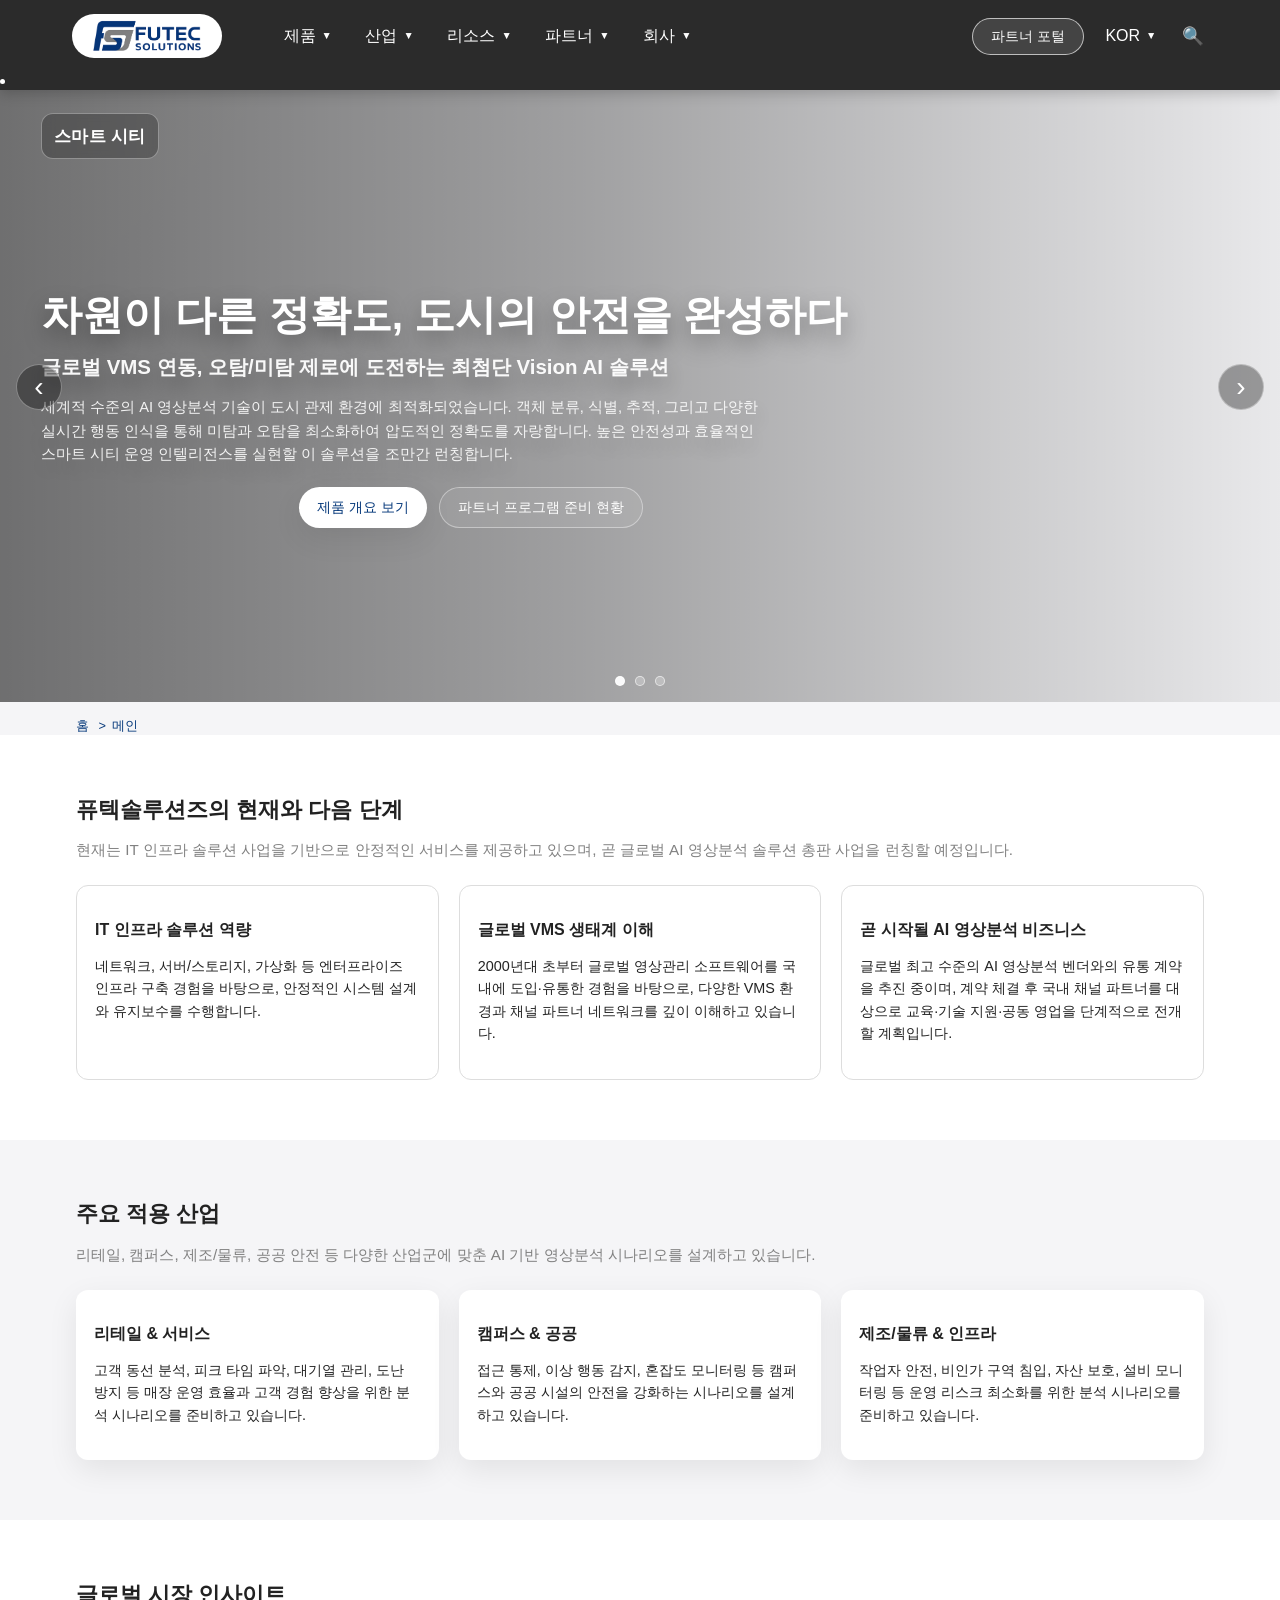
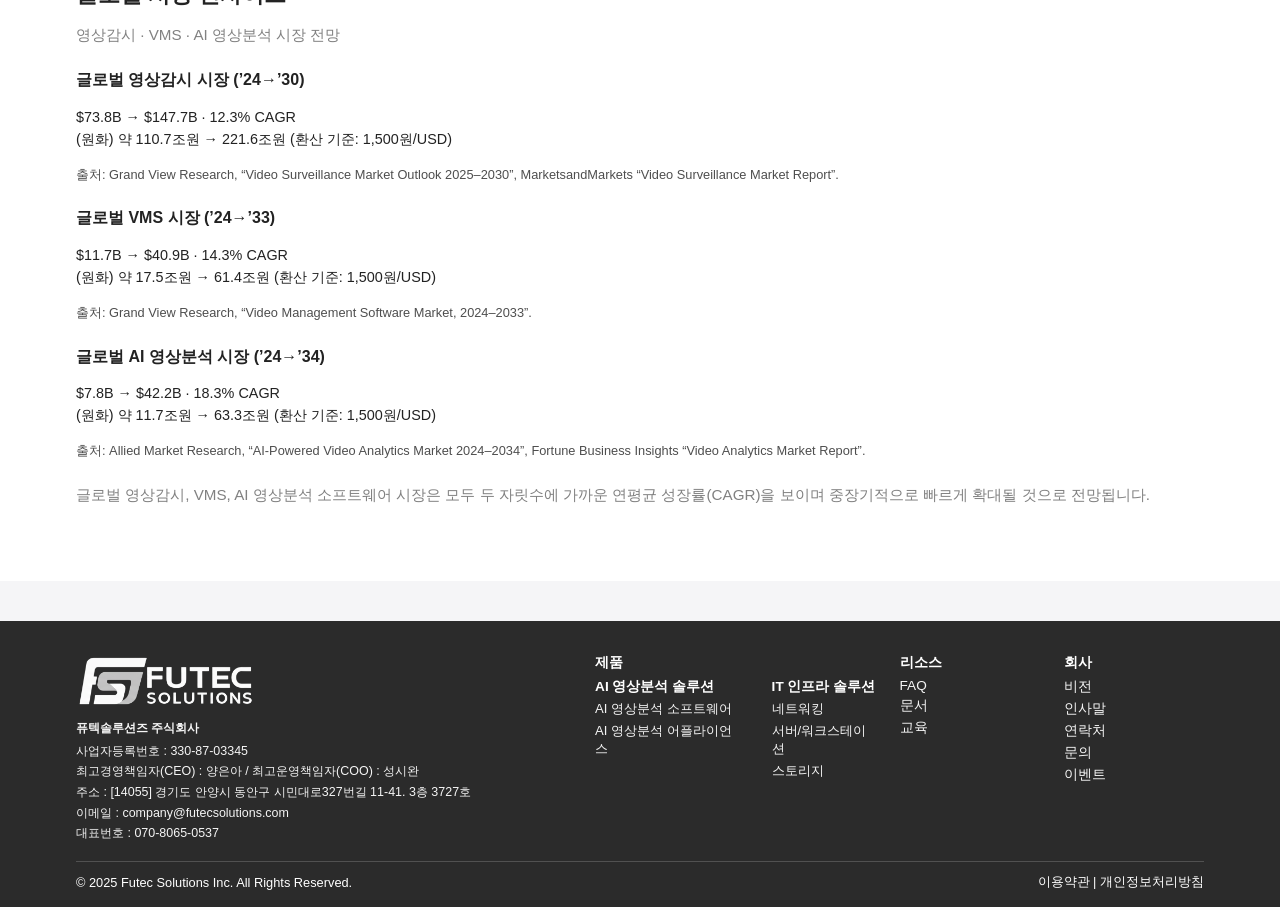
==== commit 1a17ed50: "Add files via upload" ====
--- a/index.html
+++ b/index.html
@@ -23,33 +23,47 @@
         }
       }
     </style>
-
+    <!-- Hero Slider (index.html only) -->
     <style>
-      .hero.hero-slider {
+      .hero.hero--slider {
         padding: 0;
         background: transparent;
       }
 
-      .hero-slider__viewport {
+      .hero-slider {
         position: relative;
         width: 100%;
-        height: clamp(320px, 52vh, 520px);
-        max-height: 520px;
+        height: clamp(520px, 70vh, 820px);
         overflow: hidden;
-        border-radius: 20px;
+        border-radius: 0;
+        outline: none;
+      }
+
+      @media (max-width: 1024px) {
+        .hero-slider {
+          height: clamp(480px, 62vh, 740px);
+        }
+      }
+
+      @media (max-width: 768px) {
+        .hero-slider {
+          height: clamp(560px, 100svh, 820px);
+        }
       }
 
       .hero-slider__slides {
         position: relative;
         width: 100%;
         height: 100%;
+        margin: 0;
+        padding: 0;
       }
 
       .hero-slider__slide {
         position: absolute;
         inset: 0;
         opacity: 0;
-        transition: opacity 450ms ease;
+        transition: opacity 600ms ease;
         pointer-events: none;
       }
 
@@ -58,45 +72,106 @@
         pointer-events: auto;
       }
 
-      .hero-slider__slide picture {
-        position: absolute;
-        inset: 0;
+      .hero-slider picture,
+      .hero-slider img {
         display: block;
-      }
-
-      .hero-slider__slide img {
         width: 100%;
         height: 100%;
+      }
+
+      .hero-slider img {
         object-fit: cover;
+        object-position: center;
       }
 
       .hero-slider__overlay {
         position: absolute;
         inset: 0;
+        display: grid;
+        grid-template-rows: auto 1fr;
+        padding: clamp(18px, 3.2vw, 44px);
+        background: linear-gradient(
+          90deg,
+          rgba(0, 0, 0, 0.55) 0%,
+          rgba(0, 0, 0, 0.35) 45%,
+          rgba(0, 0, 0, 0.05) 100%
+        );
+        color: #fff;
+      }
+
+      @media (max-width: 768px) {
+        .hero-slider__overlay {
+          background: linear-gradient(
+            180deg,
+            rgba(0, 0, 0, 0.55) 0%,
+            rgba(0, 0, 0, 0.35) 45%,
+            rgba(0, 0, 0, 0.10) 100%
+          );
+        }
+      }
+
+      .hero-slider__title {
+        justify-self: start;
+        align-self: start;
+        font-weight: 700;
+        letter-spacing: 0.02em;
+        font-size: clamp(0.95rem, 1.35vw, 1.15rem);
+        padding: 10px 12px;
+        border: 1px solid rgba(255, 255, 255, 0.35);
+        background: rgba(0, 0, 0, 0.25);
+        border-radius: 12px;
+        backdrop-filter: blur(6px);
+      }
+
+      .hero-slider__content {
+        align-self: center;
+        max-width: 860px;
+      }
+
+      .hero-slider__headline {
+        margin: 0;
+        font-weight: 800;
+        line-height: 1.15;
+        font-size: clamp(1.6rem, 3.2vw, 3rem);
+        text-shadow: 0 10px 22px rgba(0, 0, 0, 0.35);
+      }
+
+      .hero-slider__subheadline {
+        margin: 14px 0 0;
+        font-weight: 600;
+        line-height: 1.4;
+        font-size: clamp(1rem, 1.6vw, 1.35rem);
+        opacity: 0.95;
+        text-shadow: 0 10px 22px rgba(0, 0, 0, 0.35);
+      }
+
+      .hero-slider__text {
+        margin: 14px 0 0;
+        line-height: 1.6;
+        font-size: clamp(0.92rem, 1.15vw, 1.05rem);
+        opacity: 0.9;
+        max-width: 720px;
+        text-shadow: 0 10px 22px rgba(0, 0, 0, 0.35);
+      }
+
+      @media (max-width: 768px) {
+        .hero-slider__text {
+          display: -webkit-box;
+          -webkit-line-clamp: 5;
+          -webkit-box-orient: vertical;
+          overflow: hidden;
+        }
+      }
+
+      .hero-slider__actions {
+        margin-top: 20px;
         display: flex;
-        flex-direction: column;
-        justify-content: flex-end;
-        padding: 28px 28px 64px;
-        background: linear-gradient(180deg, rgba(0, 0, 0, 0.0) 40%, rgba(0, 0, 0, 0.65) 100%);
-      }
-
-      .hero-slider__title {
-        color: #ffffff;
-        font-size: clamp(1.6rem, 3vw, 2.4rem);
-        letter-spacing: -0.02em;
-        margin: 0 0 8px 0;
-      }
-
-      .hero-slider__subtitle {
-        color: rgba(255, 255, 255, 0.92);
-        font-size: 1.05rem;
-        font-weight: 500;
-        margin: 0 0 18px 0;
-        max-width: 640px;
-      }
-
-      .hero-slider__cta {
+        justify-content: center;
+      }
+
+      .hero-slider__actions .hero__actions {
         display: flex;
+        justify-content: center;
         gap: 12px;
         flex-wrap: wrap;
       }
@@ -105,21 +180,24 @@
         position: absolute;
         top: 50%;
         transform: translateY(-50%);
-        width: 44px;
-        height: 44px;
+        width: 46px;
+        height: 46px;
         border-radius: 999px;
-        border: 1px solid rgba(255, 255, 255, 0.55);
+        border: 1px solid rgba(255, 255, 255, 0.35);
         background: rgba(0, 0, 0, 0.35);
-        color: #ffffff;
-        display: inline-flex;
-        align-items: center;
-        justify-content: center;
+        color: #fff;
+        display: grid;
+        place-items: center;
         cursor: pointer;
+        z-index: 5;
+        transition: transform 150ms ease, background 150ms ease, border-color 150ms ease;
       }
 
       .hero-slider__nav:hover,
       .hero-slider__nav:focus-visible {
         background: rgba(0, 0, 0, 0.55);
+        border-color: rgba(255, 255, 255, 0.55);
+        outline: none;
       }
 
       .hero-slider__nav--prev {
@@ -130,79 +208,60 @@
         right: 16px;
       }
 
+      @media (max-width: 768px) {
+        .hero-slider__nav {
+          width: 42px;
+          height: 42px;
+        }
+
+        .hero-slider__nav--prev {
+          left: 10px;
+        }
+
+        .hero-slider__nav--next {
+          right: 10px;
+        }
+      }
+
       .hero-slider__nav span {
-        font-size: 26px;
+        font-size: 28px;
         line-height: 1;
       }
 
       .hero-slider__dots {
         position: absolute;
         left: 50%;
-        bottom: 18px;
+        bottom: 16px;
         transform: translateX(-50%);
         display: flex;
         gap: 10px;
         align-items: center;
         justify-content: center;
+        z-index: 5;
       }
 
       .hero-slider__dot {
         width: 10px;
         height: 10px;
         border-radius: 999px;
-        border: 1px solid rgba(255, 255, 255, 0.75);
+        border: 1px solid rgba(255, 255, 255, 0.6);
         background: rgba(255, 255, 255, 0.25);
         cursor: pointer;
+        padding: 0;
+        transition: transform 150ms ease, background 150ms ease, border-color 150ms ease;
       }
 
       .hero-slider__dot:hover,
       .hero-slider__dot:focus-visible {
-        background: rgba(255, 255, 255, 0.55);
+        transform: scale(1.15);
+        outline: none;
+        border-color: rgba(255, 255, 255, 0.85);
+        background: rgba(255, 255, 255, 0.45);
       }
 
       .hero-slider__dot.is-active {
         background: rgba(255, 255, 255, 0.95);
-      }
-
-      @media (max-width: 1024px) {
-        .hero-slider__viewport {
-          height: clamp(300px, 46vh, 460px);
-          max-height: 460px;
-          border-radius: 18px;
-        }
-
-        .hero-slider__overlay {
-          padding: 24px 20px 60px;
-        }
-
-        .hero-slider__subtitle {
-          font-size: 1rem;
-        }
-      }
-
-      @media (max-width: 768px) {
-        .hero-slider__viewport {
-          height: clamp(360px, 62vh, 560px);
-          max-height: 560px;
-          border-radius: 16px;
-        }
-
-        .hero-slider__overlay {
-          padding: 20px 16px 60px;
-        }
-
-        .hero-slider__nav {
-          width: 40px;
-          height: 40px;
-        }
-
-        .hero-slider__nav--prev {
-          left: 10px;
-        }
-
-        .hero-slider__nav--next {
-          right: 10px;
-        }
+        border-color: rgba(255, 255, 255, 0.95);
       }
     </style>
 
@@ -212,123 +271,153 @@
     <div id="header-placeholder"></div>
 
     <main class="main-content">
-            <section class="hero hero-slider" aria-label="Hero slider">
-        <div class="hero-slider__viewport" tabindex="0" role="region" aria-roledescription="carousel" aria-label="Hero carousel">
-          <div class="hero-slider__slides" role="list">
-            <div class="hero-slider__slide is-active" role="group" aria-roledescription="slide" aria-label="1 / 3">
-              <picture class="lang-ko">
-                <source media="(max-width: 768px) and (orientation: portrait)" srcset="assets/img/slide1_mobile_kr.webp" />
-                <source media="(max-width: 1024px)" srcset="assets/img/slide1_tablet_kr.webp" />
-                <source srcset="assets/img/slide1_web_kr.webp" />
-                <img src="assets/img/slide1_web_kr.webp" alt="스마트 시티 교통 관제 AI 솔루션 Hero 이미지" loading="eager" decoding="async" />
+      <section class="hero hero--slider">
+        <div
+          class="hero-slider"
+          role="region"
+          aria-roledescription="carousel"
+          aria-label="Hero slider"
+          tabindex="0"
+        >
+          <ul class="hero-slider__slides" role="list">
+            <li class="hero-slider__slide is-active" data-index="0" aria-hidden="false">
+              <picture>
+                <source media="(max-width: 768px) and (orientation: portrait)" srcset="assets/img/slide1_mobile.webp" />
+                <source media="(max-width: 1024px)" srcset="assets/img/slide1_tablet.webp" />
+                <img
+                  src="assets/img/slide1_web.webp"
+                  alt="스마트 시티 교통 관제 AI 솔루션 Hero 이미지 / Smart City AI Solution Hero Image"
+                  loading="eager"
+                  decoding="async"
+                />
               </picture>
 
-              <picture class="lang-en">
-                <source media="(max-width: 768px) and (orientation: portrait)" srcset="assets/img/slide1_mobile_en.webp" />
-                <source media="(max-width: 1024px)" srcset="assets/img/slide1_tablet_en.webp" />
-                <source srcset="assets/img/slide1_web_en.webp" />
-                <img src="assets/img/slide1_web_en.webp" alt="Smart City AI Solution Hero Image" loading="eager" decoding="async" />
-              </picture>
-
               <div class="hero-slider__overlay">
-                <h1 class="hero-slider__title">
+                <div class="hero-slider__title">
                   <span class="lang-ko">스마트 시티</span>
-                  <span class="lang-en">Smart City</span>
-                </h1>
-                <p class="hero-slider__subtitle">
-                  <span class="lang-ko">교통·도시 인프라를 위한 AI 기반 영상분석</span>
-                  <span class="lang-en">AI-powered video analytics for traffic and city infrastructure</span>
-                </p>
-
-                <div class="hero-slider__cta">
-                  <a href="products.html" class="btn-primary">
-                    <span class="lang-ko">제품 개요 보기</span>
-                    <span class="lang-en">View Product Overview</span>
-                  </a>
-                  <a href="partners.html" class="btn-secondary">
-                    <span class="lang-ko">파트너 프로그램 준비 현황</span>
-                    <span class="lang-en">Partner Program Status</span>
-                  </a>
+                  <span class="lang-en">Smart Cities</span>
+                </div>
+
+                <div class="hero-slider__content">
+                  <h1 class="hero-slider__headline">
+                    <span class="lang-ko">차원이 다른 정확도, 도시의 안전을 완성하다</span>
+                    <span class="lang-en">Unparalleled Accuracy: Perfecting Urban Safety.</span>
+                  </h1>
+                  <p class="hero-slider__subheadline">
+                    <span class="lang-ko">글로벌 VMS 연동, 오탐/미탐 제로에 도전하는 최첨단 Vision AI 솔루션</span>
+                    <span class="lang-en">Seamless Global VMS Integration. A state-of-the-art Vision AI solution striving for zero false detections.</span>
+                  </p>
+                  <p class="hero-slider__text">
+                    <span class="lang-ko">세계적 수준의 AI 영상분석 기술이 도시 관제 환경에 최적화되었습니다. 객체 분류, 식별, 추적, 그리고 다양한 실시간 행동 인식을 통해 미탐과 오탐을 최소화하여 압도적인 정확도를 자랑합니다. 높은 안전성과 효율적인 스마트 시티 운영 인텔리전스를 실현할 이 솔루션을 조만간 런칭합니다.</span>
+                    <span class="lang-en">We have tailored our state-of-the-art AI video analytics to meet the demands of urban surveillance. This solution boasts overwhelmingly high accuracy, minimizing missed detections and false alarms through advanced object classification, identification, tracking, and real-time behavior recognition. Prepare for the upcoming launch of a solution designed to realize safer cities and smarter operational intelligence.</span>
+                  </p>
+
+                  <div class="hero-slider__actions">            <div class="hero__actions">
+              <a href="products.html" class="btn-primary">
+                <span class="lang-ko">제품 개요 보기</span>
+                <span class="lang-en">View Product Overview</span>
+              </a>
+              <a href="partners.html" class="btn-secondary">
+                <span class="lang-ko">파트너 프로그램 준비 현황</span>
+                <span class="lang-en">Partner Program Status</span>
+              </a>
+            </div></div>
                 </div>
               </div>
-            </div>
-
-            <div class="hero-slider__slide" role="group" aria-roledescription="slide" aria-label="2 / 3">
-              <picture class="lang-ko">
-                <source media="(max-width: 768px) and (orientation: portrait)" srcset="assets/img/slide2_mobile_kr.webp" />
-                <source media="(max-width: 1024px)" srcset="assets/img/slide2_tablet_kr.webp" />
-                <source srcset="assets/img/slide2_web_kr.webp" />
-                <img src="assets/img/slide2_web_kr.webp" alt="스마트 팩토리 안전 관리 AI 솔루션 Hero 이미지" loading="lazy" decoding="async" />
+            </li>
+
+            <li class="hero-slider__slide" data-index="1" aria-hidden="true">
+              <picture>
+                <source media="(max-width: 768px) and (orientation: portrait)" srcset="assets/img/slide2_mobile.webp" />
+                <source media="(max-width: 1024px)" srcset="assets/img/slide2_tablet.webp" />
+                <img
+                  src="assets/img/slide2_web.webp"
+                  alt="스마트 팩토리 안전 관리 AI 솔루션 Hero 이미지 / Smart Factory Safety Management Hero Image"
+                  loading="lazy"
+                  decoding="async"
+                />
               </picture>
 
-              <picture class="lang-en">
-                <source media="(max-width: 768px) and (orientation: portrait)" srcset="assets/img/slide2_mobile_en.webp" />
-                <source media="(max-width: 1024px)" srcset="assets/img/slide2_tablet_en.webp" />
-                <source srcset="assets/img/slide2_web_en.webp" />
-                <img src="assets/img/slide2_web_en.webp" alt="Smart Factory Safety Management Hero Image" loading="lazy" decoding="async" />
-              </picture>
-
               <div class="hero-slider__overlay">
-                <h1 class="hero-slider__title">
-                  <span class="lang-ko">제조 공장</span>
-                  <span class="lang-en">Manufacturing</span>
-                </h1>
-                <p class="hero-slider__subtitle">
-                  <span class="lang-ko">작업자 안전·현장 효율을 위한 스마트 팩토리 분석</span>
-                  <span class="lang-en">Smart factory analytics for worker safety and operational efficiency</span>
-                </p>
-
-                <div class="hero-slider__cta">
-                  <a href="products.html" class="btn-primary">
-                    <span class="lang-ko">제품 개요 보기</span>
-                    <span class="lang-en">View Product Overview</span>
-                  </a>
-                  <a href="partners.html" class="btn-secondary">
-                    <span class="lang-ko">파트너 프로그램 준비 현황</span>
-                    <span class="lang-en">Partner Program Status</span>
-                  </a>
+                <div class="hero-slider__title">
+                  <span class="lang-ko">제조/산업 안전</span>
+                  <span class="lang-en">Manufacturing/Industry Safety</span>
+                </div>
+
+                <div class="hero-slider__content">
+                  <h2 class="hero-slider__headline">
+                    <span class="lang-ko">데이터로 증명하는 안전, 운영 인텔리전스를 극대화하다</span>
+                    <span class="lang-en">Data-Proven Safety. Maximized Operational Intelligence.</span>
+                  </h2>
+                  <p class="hero-slider__subheadline">
+                    <span class="lang-ko">강력한 메타데이터 관리와 포렌식 검색, 모든 상황을 기록하고 분석</span>
+                    <span class="lang-en">Record and analyze every scenario with robust metadata management and powerful forensic search.</span>
+                  </p>
+                  <p class="hero-slider__text">
+                    <span class="lang-ko">최첨단 비전 AI 기술은 건설과 생산 현장의 보안과 안전, 운영 효율을 동시에 높입니다. 객체 식별 및 추적 기반의 데이터 집계와 통계를 통해 효율적인 운영 방안을 제시하며, 강력한 메타데이터 관리를 통한 포렌식 검색 기능을 제공합니다. 다양한 글로벌 VMS와 연동되는 이 혁신적인 솔루션의 출시를 기다려 주십시오.</span>
+                    <span class="lang-en">Our cutting-edge Vision AI technology simultaneously elevates security, safety, and operational efficiency across construction and manufacturing sites. By leveraging object identification and tracking for automated data aggregation and statistics, we provide actionable operational insights. Furthermore, the solution offers advanced forensic search capabilities through powerful metadata management. Get ready for the launch of this innovative solution, designed to integrate seamlessly with diverse global VMS platforms.</span>
+                  </p>
+
+                  <div class="hero-slider__actions">            <div class="hero__actions">
+              <a href="products.html" class="btn-primary">
+                <span class="lang-ko">제품 개요 보기</span>
+                <span class="lang-en">View Product Overview</span>
+              </a>
+              <a href="partners.html" class="btn-secondary">
+                <span class="lang-ko">파트너 프로그램 준비 현황</span>
+                <span class="lang-en">Partner Program Status</span>
+              </a>
+            </div></div>
                 </div>
               </div>
-            </div>
-
-            <div class="hero-slider__slide" role="group" aria-roledescription="slide" aria-label="3 / 3">
-              <picture class="lang-ko">
-                <source media="(max-width: 768px) and (orientation: portrait)" srcset="assets/img/slide3_mobile_kr.webp" />
-                <source media="(max-width: 1024px)" srcset="assets/img/slide3_tablet_kr.webp" />
-                <source srcset="assets/img/slide3_web_kr.webp" />
-                <img src="assets/img/slide3_web_kr.webp" alt="리테일 매장 고객 분석 AI 솔루션 Hero 이미지" loading="lazy" decoding="async" />
+            </li>
+
+            <li class="hero-slider__slide" data-index="2" aria-hidden="true">
+              <picture>
+                <source media="(max-width: 768px) and (orientation: portrait)" srcset="assets/img/slide3_mobile.webp" />
+                <source media="(max-width: 1024px)" srcset="assets/img/slide3_tablet.webp" />
+                <img
+                  src="assets/img/slide3_web.webp"
+                  alt="리테일 매장 고객 분석 AI 솔루션 Hero 이미지 / Retail Store Customer Analytics AI Solution Hero Image"
+                  loading="lazy"
+                  decoding="async"
+                />
               </picture>
 
-              <picture class="lang-en">
-                <source media="(max-width: 768px) and (orientation: portrait)" srcset="assets/img/slide3_mobile_en.webp" />
-                <source media="(max-width: 1024px)" srcset="assets/img/slide3_tablet_en.webp" />
-                <source srcset="assets/img/slide3_web_en.webp" />
-                <img src="assets/img/slide3_web_en.webp" alt="Retail Store Customer Analytics AI Solution Hero Image" loading="lazy" decoding="async" />
-              </picture>
-
               <div class="hero-slider__overlay">
-                <h1 class="hero-slider__title">
+                <div class="hero-slider__title">
                   <span class="lang-ko">리테일 매장</span>
-                  <span class="lang-en">Retail</span>
-                </h1>
-                <p class="hero-slider__subtitle">
-                  <span class="lang-ko">고객 흐름·운영을 데이터로 연결하는 매장 분석</span>
-                  <span class="lang-en">Store analytics connecting customer flow and operations to data</span>
-                </p>
-
-                <div class="hero-slider__cta">
-                  <a href="products.html" class="btn-primary">
-                    <span class="lang-ko">제품 개요 보기</span>
-                    <span class="lang-en">View Product Overview</span>
-                  </a>
-                  <a href="partners.html" class="btn-secondary">
-                    <span class="lang-ko">파트너 프로그램 준비 현황</span>
-                    <span class="lang-en">Partner Program Status</span>
-                  </a>
+                  <span class="lang-en">Retail Store</span>
+                </div>
+
+                <div class="hero-slider__content">
+                  <h2 class="hero-slider__headline">
+                    <span class="lang-ko">누구든 쉽게, 안정적으로 경험하는 AI 영상분석의 미래</span>
+                    <span class="lang-en">The Future of AI Video Analytics: Accessible, Reliable, and Easy for Everyone.</span>
+                  </h2>
+                  <p class="hero-slider__subheadline">
+                    <span class="lang-ko">높은 안정성, 손쉬운 구성, 편리한 운영을 위한 완벽한 매뉴얼 지원</span>
+                    <span class="lang-en">High reliability, effortless configuration, and convenient operation backed by comprehensive documentation.</span>
+                  </p>
+                  <p class="hero-slider__text">
+                    <span class="lang-ko">복잡한 설정과 불안정성으로 AI 도입을 망설일 필요가 없습니다. 높은 안정성, 손쉬운 구성 및 설정, 편리한 운영 환경을 제공하며, 풍부한 매뉴얼과 프레젠테이션으로 진입 장벽을 낮춥니다. 보안, 안전, 운영 효율을 혁신할 세계적 수준의 솔루션을 곧 경험하실 수 있습니다.</span>
+                    <span class="lang-en">Stop hesitating to adopt AI due to concerns about complexity or instability. We provide a highly stable environment with effortless configuration, simple setup, and convenient operation. Our extensive manuals and presentations significantly lower the barrier to entry for any user. Prepare to experience a world-class solution that will revolutionize security, safety, and operational efficiency—coming soon.</span>
+                  </p>
+
+                  <div class="hero-slider__actions">            <div class="hero__actions">
+              <a href="products.html" class="btn-primary">
+                <span class="lang-ko">제품 개요 보기</span>
+                <span class="lang-en">View Product Overview</span>
+              </a>
+              <a href="partners.html" class="btn-secondary">
+                <span class="lang-ko">파트너 프로그램 준비 현황</span>
+                <span class="lang-en">Partner Program Status</span>
+              </a>
+            </div></div>
                 </div>
               </div>
-            </div>
-          </div>
+            </li>
+          </ul>
 
           <button class="hero-slider__nav hero-slider__nav--prev" type="button" aria-label="Previous slide">
             <span aria-hidden="true">‹</span>
@@ -338,9 +427,9 @@
           </button>
 
           <div class="hero-slider__dots" role="tablist" aria-label="Slide navigation">
-            <button class="hero-slider__dot is-active" type="button" role="tab" aria-label="Go to slide 1" aria-selected="true"></button>
-            <button class="hero-slider__dot" type="button" role="tab" aria-label="Go to slide 2" aria-selected="false"></button>
-            <button class="hero-slider__dot" type="button" role="tab" aria-label="Go to slide 3" aria-selected="false"></button>
+            <button class="hero-slider__dot is-active" type="button" role="tab" aria-label="Slide 1" aria-selected="true" tabindex="0" data-index="0"></button>
+            <button class="hero-slider__dot" type="button" role="tab" aria-label="Slide 2" aria-selected="false" tabindex="-1" data-index="1"></button>
+            <button class="hero-slider__dot" type="button" role="tab" aria-label="Slide 3" aria-selected="false" tabindex="-1" data-index="2"></button>
           </div>
         </div>
       </section>
@@ -635,111 +724,139 @@
 
     <div id="footer-placeholder"></div>
     <script src="assets/js/main.js"></script>
+
     <script>
       (function () {
-        const viewport = document.querySelector(".hero-slider__viewport");
-        if (!viewport) return;
-
-        const slides = Array.from(document.querySelectorAll(".hero-slider__slide"));
-        const dots = Array.from(document.querySelectorAll(".hero-slider__dot"));
-        const prevBtn = document.querySelector(".hero-slider__nav--prev");
-        const nextBtn = document.querySelector(".hero-slider__nav--next");
-
-        let currentIndex = 0;
-        let timerId = null;
-        const intervalMs = 5000;
-
-        function setActive(index, options = {}) {
-          const { userInitiated = false } = options;
-          const nextIndex = (index + slides.length) % slides.length;
-
-          slides.forEach((slide, i) => {
-            const isActive = i === nextIndex;
+        var slider = document.querySelector(".hero-slider");
+        if (!slider) return;
+
+        var slides = Array.prototype.slice.call(slider.querySelectorAll(".hero-slider__slide"));
+        var dots = Array.prototype.slice.call(slider.querySelectorAll(".hero-slider__dot"));
+        var prevBtn = slider.querySelector(".hero-slider__nav--prev");
+        var nextBtn = slider.querySelector(".hero-slider__nav--next");
+
+        var current = 0;
+        var intervalMs = 5000;
+        var timer = null;
+
+        function setActive(index, fromUser) {
+          if (index < 0) index = slides.length - 1;
+          if (index >= slides.length) index = 0;
+
+          slides.forEach(function (slide, i) {
+            var isActive = i === index;
             slide.classList.toggle("is-active", isActive);
             slide.setAttribute("aria-hidden", isActive ? "false" : "true");
           });
 
-          dots.forEach((dot, i) => {
-            const isActive = i === nextIndex;
+          dots.forEach(function (dot, i) {
+            var isActive = i === index;
             dot.classList.toggle("is-active", isActive);
             dot.setAttribute("aria-selected", isActive ? "true" : "false");
-            dot.tabIndex = isActive ? 0 : -1;
+            dot.setAttribute("tabindex", isActive ? "0" : "-1");
           });
 
-          currentIndex = nextIndex;
-
-          if (userInitiated) restartAutoplay();
-        }
-
-        function next() {
-          setActive(currentIndex + 1);
-        }
-
-        function prev() {
-          setActive(currentIndex - 1);
-        }
-
-        function startAutoplay() {
-          if (timerId) return;
-          timerId = window.setInterval(next, intervalMs);
-        }
-
-        function stopAutoplay() {
-          if (!timerId) return;
-          window.clearInterval(timerId);
-          timerId = null;
-        }
-
-        function restartAutoplay() {
-          stopAutoplay();
-          startAutoplay();
+          if (fromUser) {
+            dots[index].focus({ preventScroll: true });
+          }
+
+          current = index;
+        }
+
+        function next(fromUser) {
+          setActive(current + 1, !!fromUser);
+        }
+
+        function prev(fromUser) {
+          setActive(current - 1, !!fromUser);
+        }
+
+        function start() {
+          stop();
+          timer = window.setInterval(function () {
+            next(false);
+          }, intervalMs);
+        }
+
+        function stop() {
+          if (timer) {
+            window.clearInterval(timer);
+            timer = null;
+          }
+        }
+
+        function onKeydown(e) {
+          var key = e.key || e.keyCode;
+          if (key === "ArrowLeft" || key === 37) {
+            e.preventDefault();
+            prev(true);
+            start();
+          } else if (key === "ArrowRight" || key === 39) {
+            e.preventDefault();
+            next(true);
+            start();
+          } else if (key === "Home") {
+            e.preventDefault();
+            setActive(0, true);
+            start();
+          } else if (key === "End") {
+            e.preventDefault();
+            setActive(slides.length - 1, true);
+            start();
+          }
         }
 
         prevBtn.addEventListener("click", function () {
-          prev();
-          restartAutoplay();
+          prev(true);
+          start();
         });
 
         nextBtn.addEventListener("click", function () {
-          next();
-          restartAutoplay();
+          next(true);
+          start();
         });
 
-        dots.forEach((dot, i) => {
+        dots.forEach(function (dot) {
           dot.addEventListener("click", function () {
-            setActive(i, { userInitiated: true });
+            var idx = parseInt(dot.getAttribute("data-index"), 10);
+            if (!isNaN(idx)) {
+              setActive(idx, true);
+              start();
+            }
+          });
+
+          dot.addEventListener("keydown", function (e) {
+            var key = e.key || e.keyCode;
+            var idx = parseInt(dot.getAttribute("data-index"), 10);
+
+            if (key === "ArrowLeft" || key === 37) {
+              e.preventDefault();
+              setActive(idx - 1, true);
+              start();
+            } else if (key === "ArrowRight" || key === 39) {
+              e.preventDefault();
+              setActive(idx + 1, true);
+              start();
+            } else if (key === "Enter" || key === " " || key === 13 || key === 32) {
+              e.preventDefault();
+              setActive(idx, true);
+              start();
+            }
           });
         });
 
-        viewport.addEventListener("mouseenter", stopAutoplay);
-        viewport.addEventListener("mouseleave", startAutoplay);
-        viewport.addEventListener("focusin", stopAutoplay);
-        viewport.addEventListener("focusout", startAutoplay);
-
-        viewport.addEventListener("keydown", function (e) {
-          if (e.key === "ArrowLeft") {
-            e.preventDefault();
-            prev();
-            restartAutoplay();
-          }
-
-          if (e.key === "ArrowRight") {
-            e.preventDefault();
-            next();
-            restartAutoplay();
-          }
+        slider.addEventListener("mouseenter", stop);
+        slider.addEventListener("mouseleave", start);
+
+        slider.addEventListener("focusin", stop);
+        slider.addEventListener("focusout", function (e) {
+          if (!slider.contains(e.relatedTarget)) start();
         });
 
-        // Initial a11y state
-        slides.forEach((slide, i) => {
-          slide.setAttribute("aria-hidden", i === 0 ? "false" : "true");
-        });
-
-        dots.forEach((dot, i) => {
-          dot.tabIndex = i === 0 ? 0 : -1;
-        });
-
-        startAutoplay();
+        slider.addEventListener("keydown", onKeydown);
+
+        setActive(0, false);
+        start();
       })();
     </script>
   </body>
